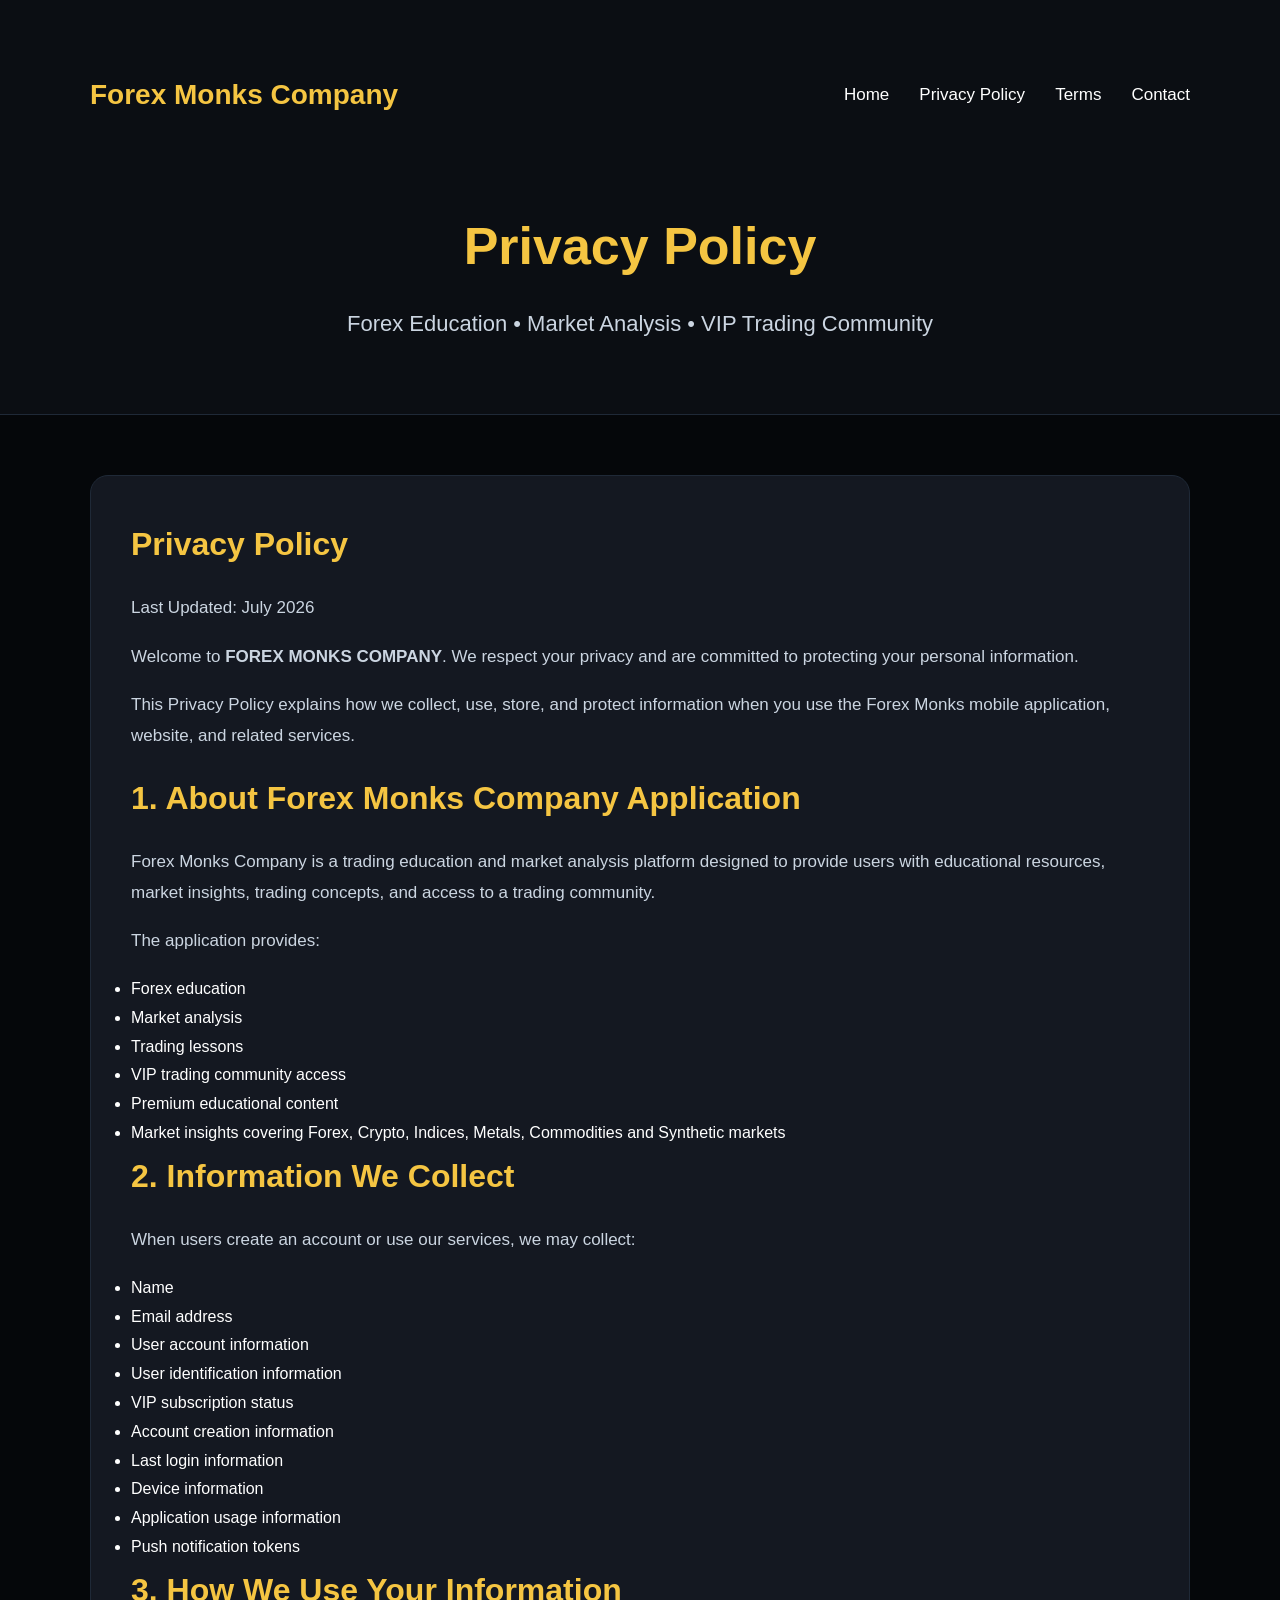
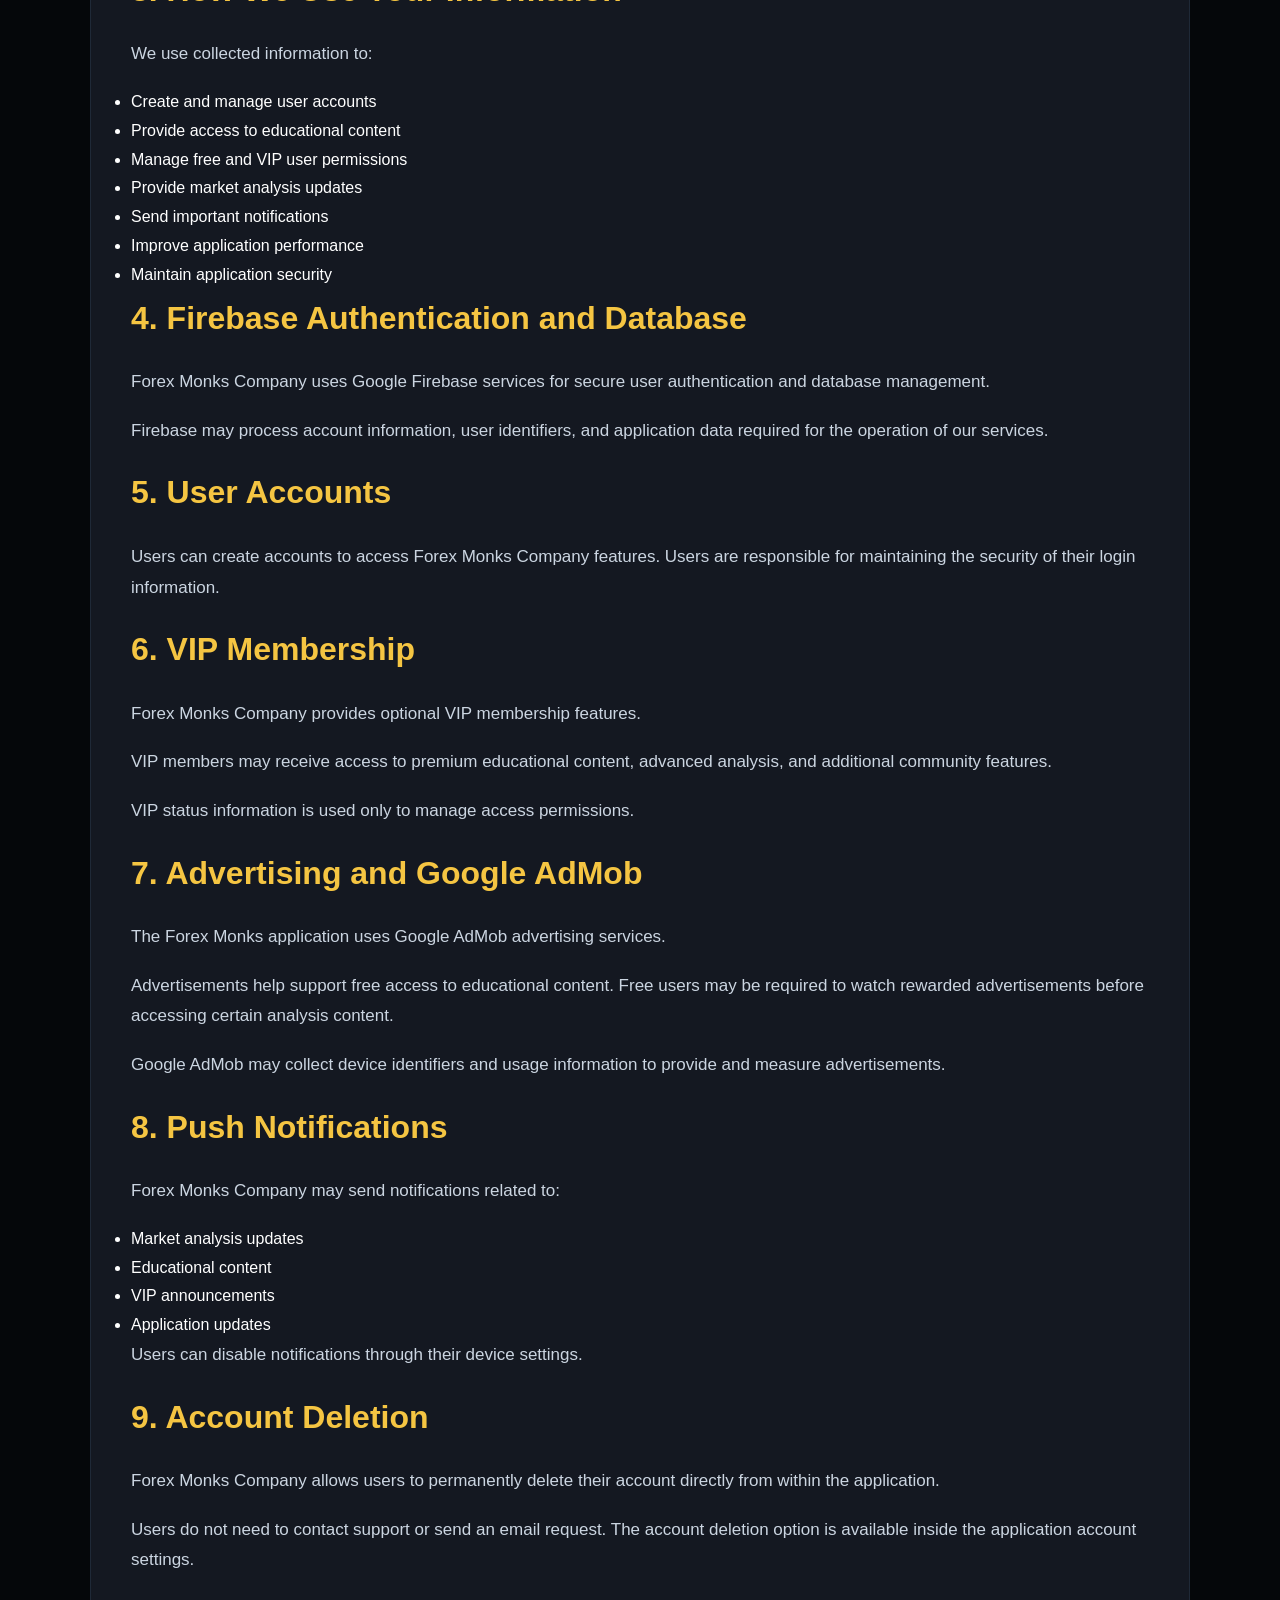
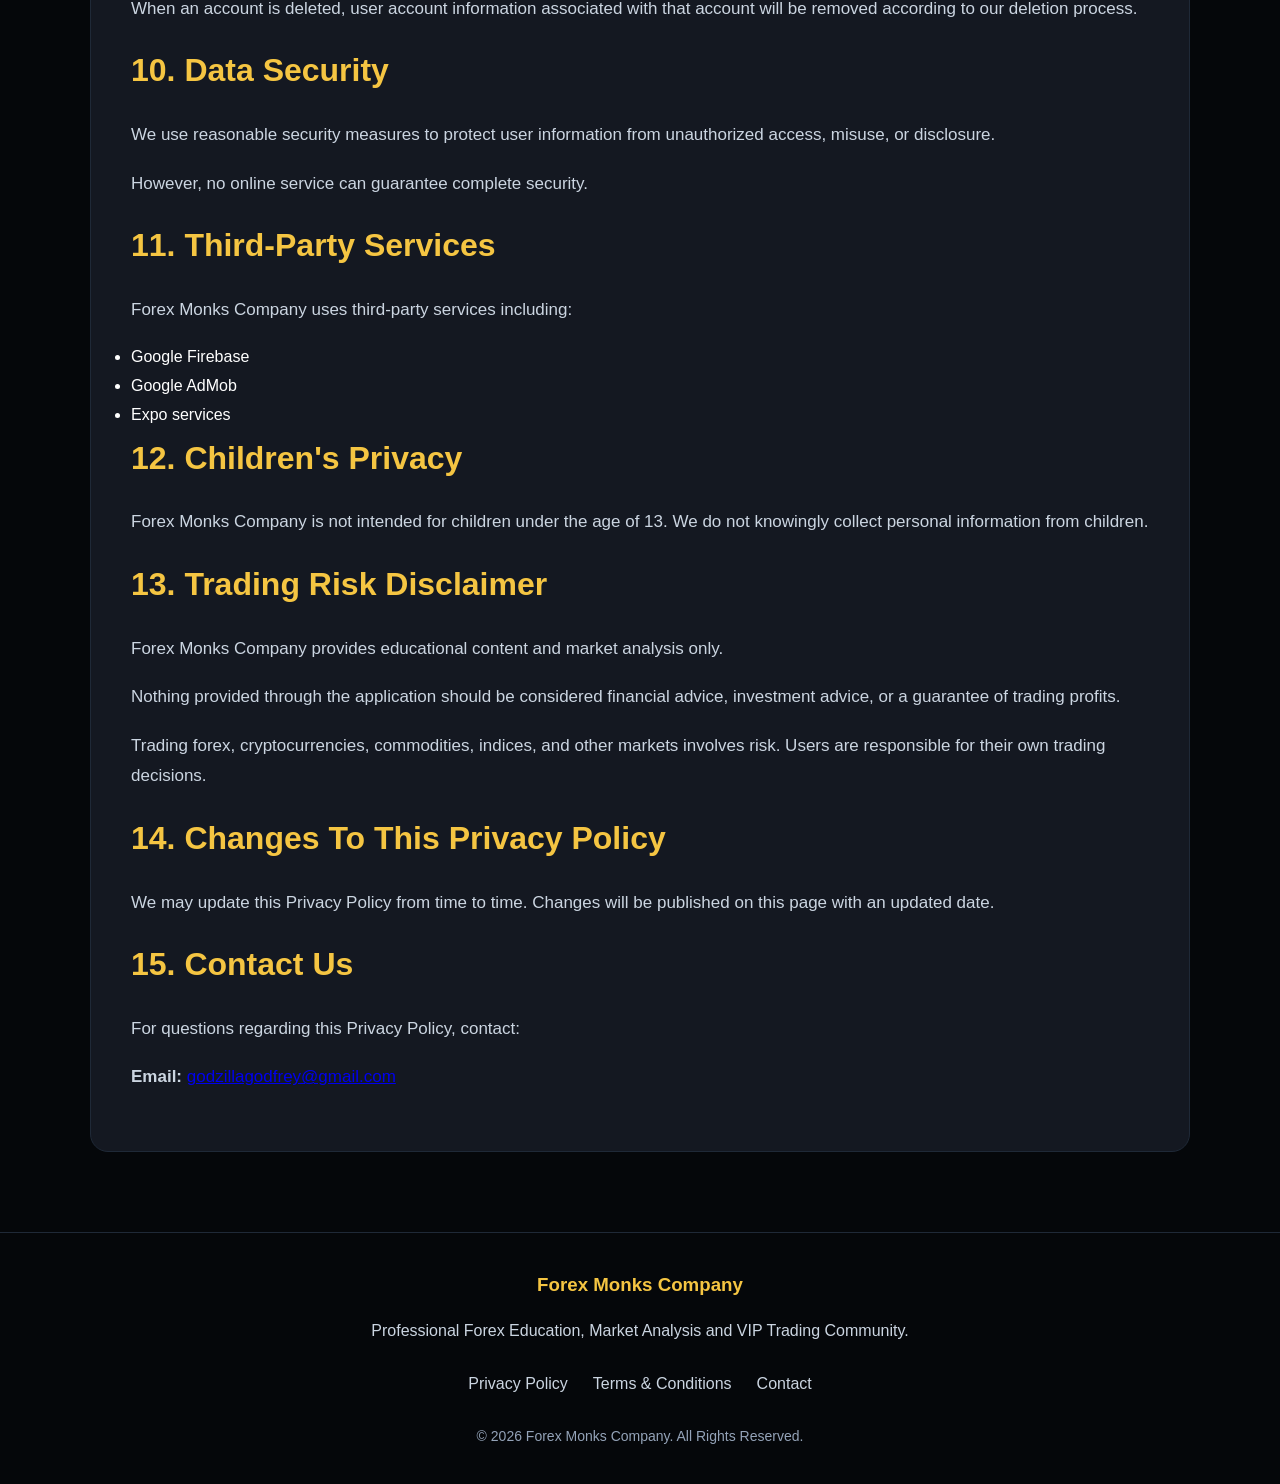
==== privacy-policy.html @ 576de11f "Add files via upload" ====
<!DOCTYPE html>
<html lang="en">

<head>

<meta charset="UTF-8">
<meta name="viewport" content="width=device-width, initial-scale=1.0">

<title>Privacy Policy | Forex Monks Company</title>

<link rel="stylesheet" href="style.css">

</head>


<body>


<header>

<div class="container">

<nav>

<div class="logo">
Forex Monks Company
</div>


<ul>

<li>
<a href="index.html">
Home
</a>
</li>


<li>
<a href="privacy-policy.html">
Privacy Policy
</a>
</li>


<li>
<a href="terms.html">
Terms
</a>
</li>


<li>
<a href="mailto:godzillagodfrey@gmail.com">
Contact
</a>
</li>


</ul>

</nav>


<div class="hero">

<h1>
Privacy Policy
</h1>


<p class="subtitle">

Forex Education • Market Analysis • VIP Trading Community

</p>


</div>


</div>

</header>




<main class="container">


<section class="intro">


<h2>
Privacy Policy
</h2>


<p>
Last Updated: July 2026
</p>



<p>
Welcome to <strong>FOREX MONKS COMPANY</strong>.
We respect your privacy and are committed to protecting your personal
information.
</p>


<p>
This Privacy Policy explains how we collect, use, store, and protect
information when you use the Forex Monks mobile application,
website, and related services.
</p>



<h2>
1. About Forex Monks Company Application
</h2>


<p>
Forex Monks Company is a trading education and market analysis platform
designed to provide users with educational resources, market insights,
trading concepts, and access to a trading community.
</p>


<p>
The application provides:
</p>


<ul>

<li>Forex education</li>

<li>Market analysis</li>

<li>Trading lessons</li>

<li>VIP trading community access</li>

<li>Premium educational content</li>

<li>Market insights covering Forex, Crypto, Indices, Metals, Commodities and Synthetic markets</li>

</ul>



<h2>
2. Information We Collect
</h2>


<p>
When users create an account or use our services, we may collect:
</p>


<ul>

<li>Name</li>

<li>Email address</li>

<li>User account information</li>

<li>User identification information</li>

<li>VIP subscription status</li>

<li>Account creation information</li>

<li>Last login information</li>

<li>Device information</li>

<li>Application usage information</li>

<li>Push notification tokens</li>

</ul>



<h2>
3. How We Use Your Information
</h2>


<p>
We use collected information to:
</p>


<ul>

<li>Create and manage user accounts</li>

<li>Provide access to educational content</li>

<li>Manage free and VIP user permissions</li>

<li>Provide market analysis updates</li>

<li>Send important notifications</li>

<li>Improve application performance</li>

<li>Maintain application security</li>

</ul>



<h2>
4. Firebase Authentication and Database
</h2>


<p>
Forex Monks Company uses Google Firebase services for secure user
authentication and database management.
</p>


<p>
Firebase may process account information, user identifiers,
and application data required for the operation of our services.
</p>



<h2>
5. User Accounts
</h2>


<p>
Users can create accounts to access Forex Monks Company features.
Users are responsible for maintaining the security of their login
information.
</p>



<h2>
6. VIP Membership
</h2>


<p>
Forex Monks Company provides optional VIP membership features.
</p>


<p>
VIP members may receive access to premium educational content,
advanced analysis, and additional community features.
</p>


<p>
VIP status information is used only to manage access permissions.
</p>



<h2>
7. Advertising and Google AdMob
</h2>


<p>
The Forex Monks application uses Google AdMob advertising services.
</p>


<p>
Advertisements help support free access to educational content.
Free users may be required to watch rewarded advertisements before
accessing certain analysis content.
</p>


<p>
Google AdMob may collect device identifiers and usage information
to provide and measure advertisements.
</p>



<h2>
8. Push Notifications
</h2>


<p>
Forex Monks Company may send notifications related to:
</p>


<ul>

<li>Market analysis updates</li>

<li>Educational content</li>

<li>VIP announcements</li>

<li>Application updates</li>

</ul>


<p>
Users can disable notifications through their device settings.
</p>



<h2>
9. Account Deletion
</h2>


<p>
Forex Monks Company allows users to permanently delete their account
directly from within the application.
</p>


<p>
Users do not need to contact support or send an email request.
The account deletion option is available inside the application
account settings.
</p>


<p>
When an account is deleted, user account information associated with
that account will be removed according to our deletion process.
</p>



<h2>
10. Data Security
</h2>


<p>
We use reasonable security measures to protect user information from
unauthorized access, misuse, or disclosure.
</p>


<p>
However, no online service can guarantee complete security.
</p>



<h2>
11. Third-Party Services
</h2>


<p>
Forex Monks Company uses third-party services including:
</p>


<ul>

<li>Google Firebase</li>

<li>Google AdMob</li>

<li>Expo services</li>

</ul>



<h2>
12. Children's Privacy
</h2>


<p>
Forex Monks Company is not intended for children under the age of 13.
We do not knowingly collect personal information from children.
</p>



<h2>
13. Trading Risk Disclaimer
</h2>


<p>
Forex Monks Company provides educational content and market analysis
only.
</p>


<p>
Nothing provided through the application should be considered financial
advice, investment advice, or a guarantee of trading profits.
</p>


<p>
Trading forex, cryptocurrencies, commodities, indices, and other markets
involves risk. Users are responsible for their own trading decisions.
</p>



<h2>
14. Changes To This Privacy Policy
</h2>


<p>
We may update this Privacy Policy from time to time.
Changes will be published on this page with an updated date.
</p>



<h2>
15. Contact Us
</h2>


<p>
For questions regarding this Privacy Policy, contact:
</p>


<p>

<strong>Email:</strong>

<a href="mailto:godzillagodfrey@gmail.com">
godzillagodfrey@gmail.com
</a>

</p>


</section>


</main>




<footer>


<div class="container">


<h3>
Forex Monks Company
</h3>


<p>
Professional Forex Education, Market Analysis and VIP Trading Community.
</p>



<div class="footer-links">


<a href="privacy-policy.html">
Privacy Policy
</a>


<a href="terms.html">
Terms & Conditions
</a>


<a href="mailto:godzillagodfrey@gmail.com">
Contact
</a>


</div>



<p class="copyright">

©️ 2026 Forex Monks Company. All Rights Reserved.

</p>


</div>


</footer>



</body>

</html>
---- style.css ----
/* ===========================
   FOREX MONKS COMPANY
   Privacy Policy Website
=========================== */

*{
    margin:0;
    padding:0;
    box-sizing:border-box;
}

body{

    background:#05070A;
    color:#FFFFFF;

    font-family:Arial, Helvetica, sans-serif;

    line-height:1.8;

}

.container{

    width:90%;
    max-width:1100px;

    margin:auto;

}

header{

    background:#0B0E13;

    border-bottom:1px solid #1F2937;

    padding:70px 20px;

    text-align:center;

}

header h1{

    color:#F5C542;

    font-size:52px;

    margin-bottom:10px;

}

.subtitle{

    color:#CBD5E1;

    font-size:22px;

}

.intro{

    margin-top:60px;

    background:#141821;

    border:1px solid #1F2937;

    border-radius:18px;

    padding:40px;

}

.intro h2{

    color:#F5C542;

    margin-bottom:20px;

    font-size:32px;

}

.intro p{

    color:#CBD5E1;

    margin-bottom:18px;

    font-size:17px;

}

#policy{

    margin-top:40px;

}

.policy-card{

    background:#141821;

    border:1px solid #1F2937;

    border-radius:18px;

    padding:30px;

    margin-bottom:25px;

}

.policy-card h3{

    color:#F5C542;

    margin-bottom:15px;

}

.policy-card p{

    color:#CBD5E1;

}

footer{

    margin-top:80px;

    border-top:1px solid #1F2937;

    text-align:center;

    padding:35px;

    color:#94A3B8;

}
/* ==========================
        NAVIGATION
========================== */

nav{

    display:flex;

    justify-content:space-between;

    align-items:center;

    margin-bottom:80px;

    flex-wrap:wrap;

}

.logo{

    color:#F5C542;

    font-size:28px;

    font-weight:bold;

}

nav ul{

    list-style:none;

    display:flex;

    gap:30px;

}

nav a{

    color:white;

    text-decoration:none;

    transition:.3s;

    font-size:17px;

}

nav a:hover{

    color:#F5C542;

}

/* ==========================
          HERO
========================== */

.hero{

    text-align:center;

}

.button{

    display:inline-block;

    margin-top:30px;

    padding:15px 35px;

    background:#F5C542;

    color:black;

    font-weight:bold;

    border-radius:12px;

    text-decoration:none;

    transition:.3s;

}

.button:hover{

    transform:translateY(-2px);

    background:#FFD75C;

}

/* ==========================
       RESPONSIVE
========================== */

@media(max-width:800px){

nav{

flex-direction:column;

gap:25px;

}

nav ul{

flex-direction:column;

align-items:center;

gap:15px;

}

header h1{

font-size:36px;

}

.subtitle{

font-size:18px;

}

}
.footer-links{

display:flex;

justify-content:center;

gap:25px;

margin:25px 0;

flex-wrap:wrap;

}

.footer-links a{

color:#CBD5E1;

text-decoration:none;

transition:.3s;

}

.footer-links a:hover{

color:#F5C542;

}

footer h3{

color:#F5C542;

margin-bottom:15px;

}

footer p{

color:#CBD5E1;

}

.copyright{

margin-top:25px;

color:#94A3B8;

font-size:14px;

}
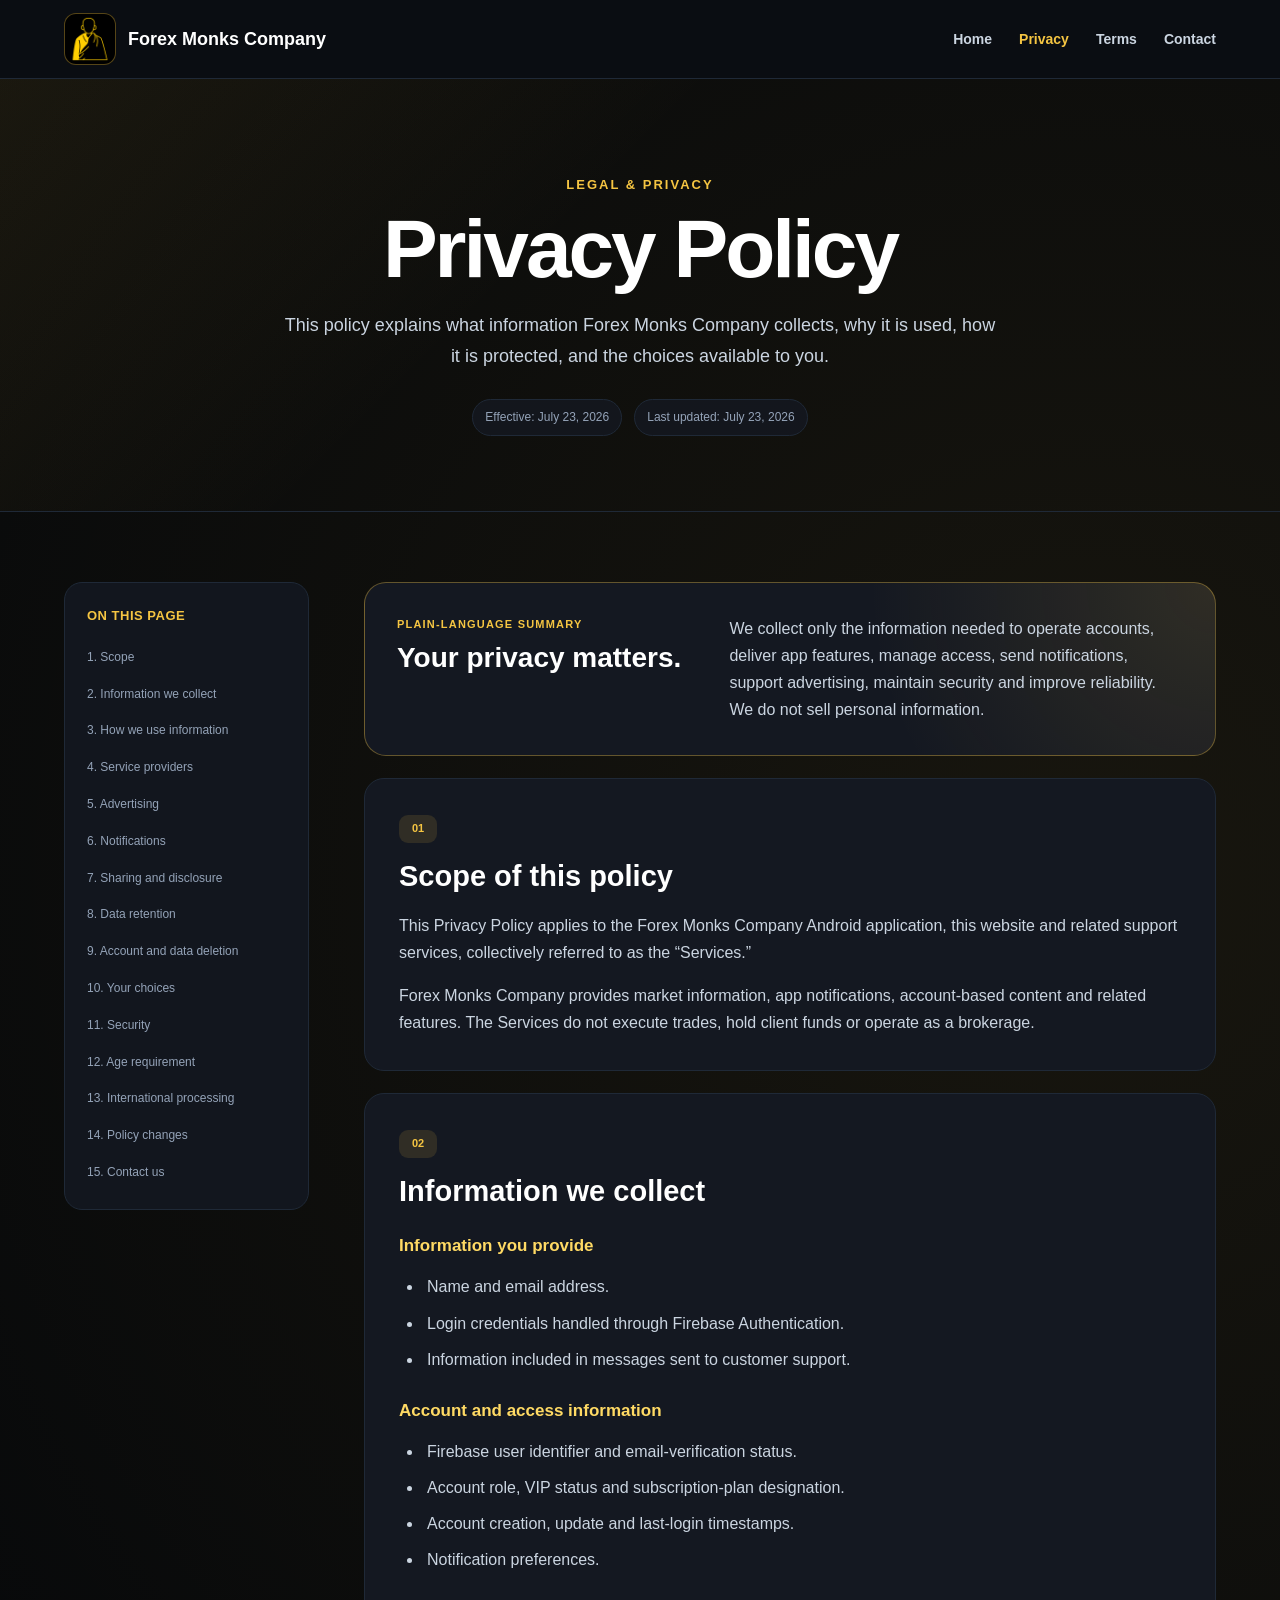
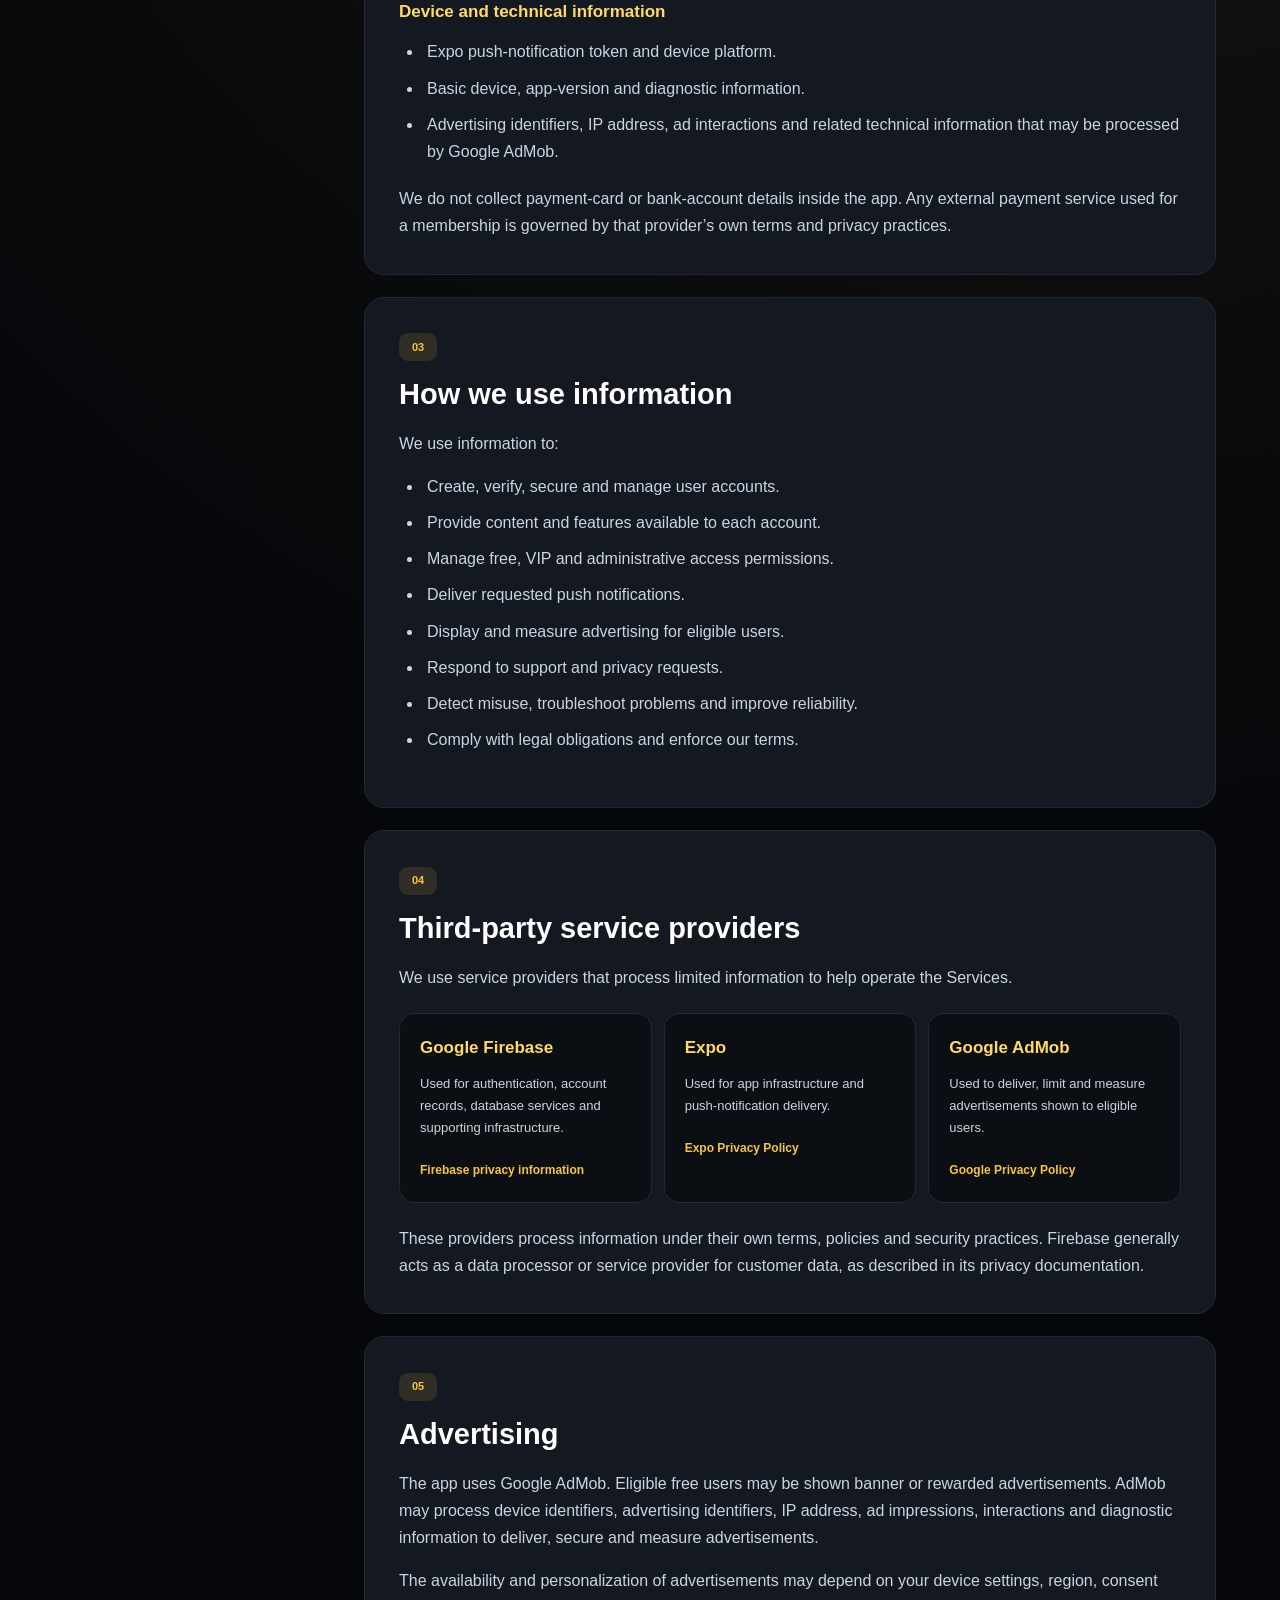
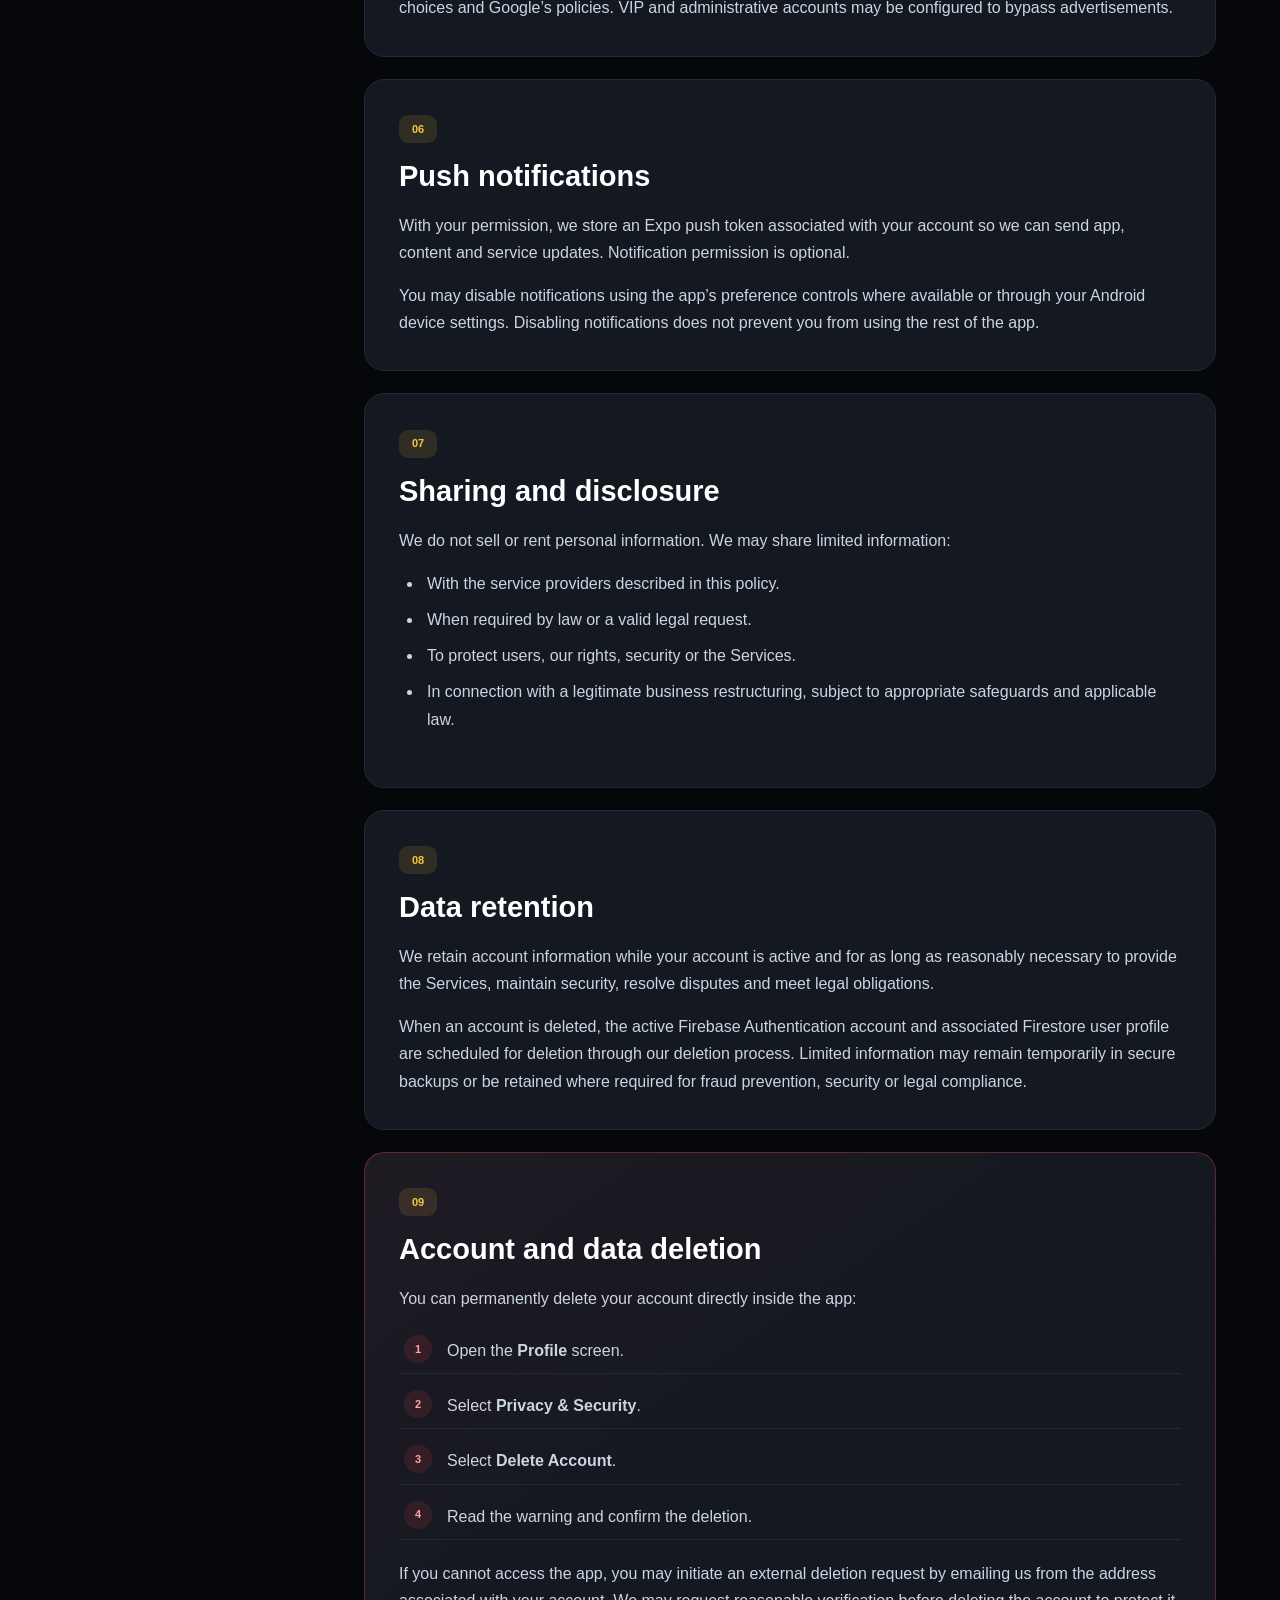
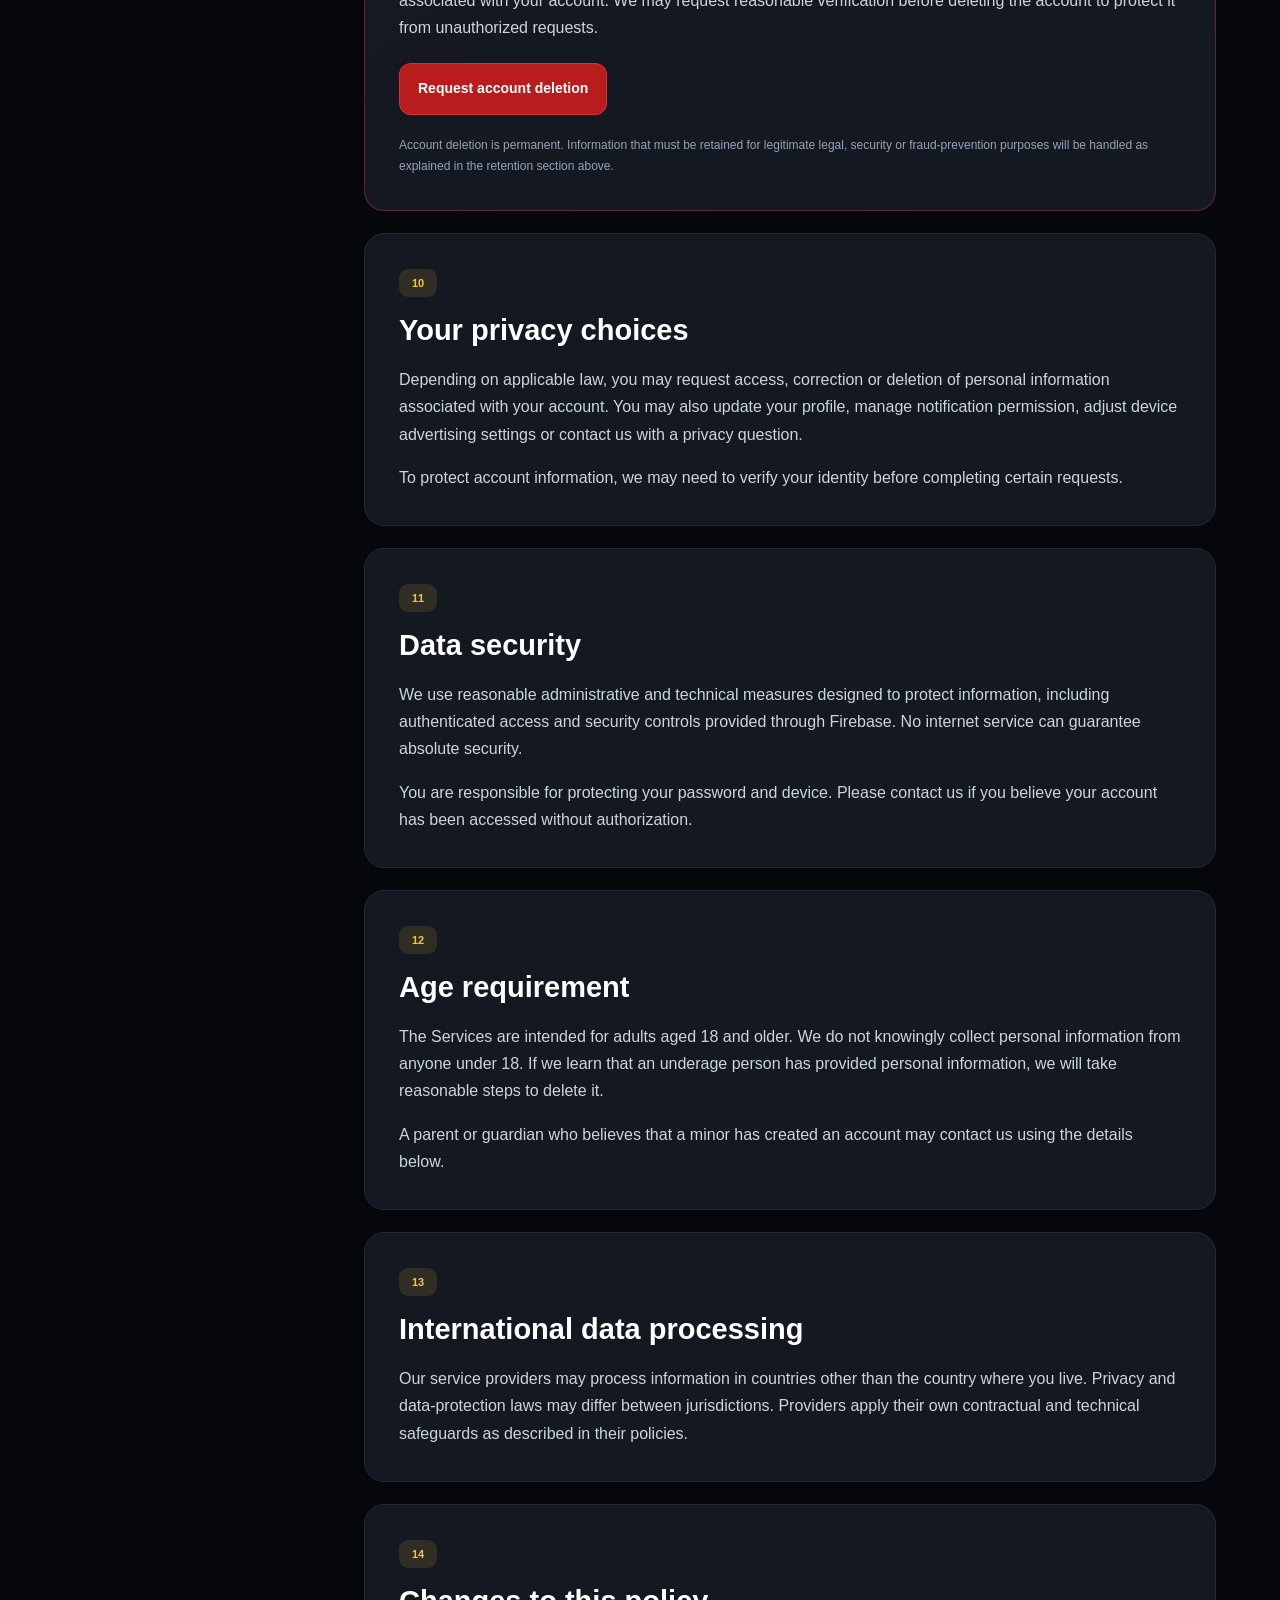
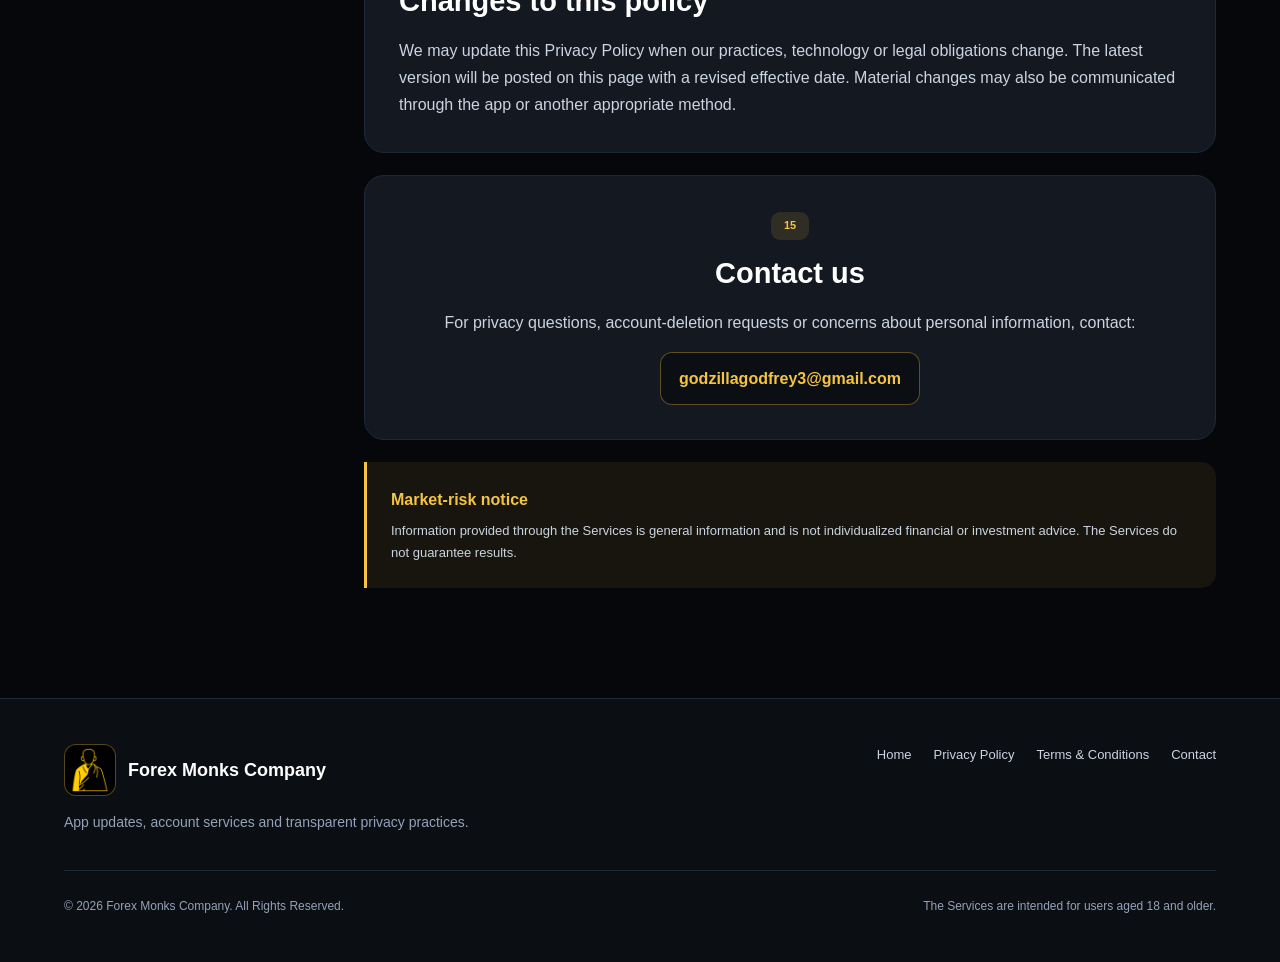
==== commit 8d354f70: "Update privacy policy and terms" ====
--- a/privacy-policy.html
+++ b/privacy-policy.html
@@ -2,522 +2,937 @@
 <html lang="en">
 
 <head>
-
-<meta charset="UTF-8">
-<meta name="viewport" content="width=device-width, initial-scale=1.0">
-
-<title>Privacy Policy | Forex Monks Company</title>
-
-<link rel="stylesheet" href="style.css">
-
+  <meta charset="UTF-8">
+
+  <meta
+    name="viewport"
+    content="width=device-width, initial-scale=1.0"
+  >
+
+  <meta
+    name="description"
+    content="Privacy Policy for the Forex Monks Company mobile application and website."
+  >
+
+  <title>Privacy Policy | Forex Monks Company</title>
+
+  <link
+    rel="icon"
+    type="image/png"
+    href="forex-monks-logo.png?v=2"
+  >
+
+  <link rel="stylesheet" href="style.css">
 </head>
 
 
-<body>
-
-
-<header>
-
-<div class="container">
-
-<nav>
-
-<div class="logo">
-Forex Monks Company
-</div>
-
-
-<ul>
-
-<li>
-<a href="index.html">
-Home
-</a>
-</li>
-
-
-<li>
-<a href="privacy-policy.html">
-Privacy Policy
-</a>
-</li>
-
-
-<li>
-<a href="terms.html">
-Terms
-</a>
-</li>
-
-
-<li>
-<a href="mailto:godzillagodfrey@gmail.com">
-Contact
-</a>
-</li>
-
-
-</ul>
-
-</nav>
-
-
-<div class="hero">
-
-<h1>
-Privacy Policy
-</h1>
-
-
-<p class="subtitle">
-
-Forex Education • Market Analysis • VIP Trading Community
-
-</p>
-
-
-</div>
-
-
-</div>
-
-</header>
-
-
-
-
-<main class="container">
-
-
-<section class="intro">
-
-
-<h2>
-Privacy Policy
-</h2>
-
-
-<p>
-Last Updated: July 2026
-</p>
-
-
-
-<p>
-Welcome to <strong>FOREX MONKS COMPANY</strong>.
-We respect your privacy and are committed to protecting your personal
-information.
-</p>
-
-
-<p>
-This Privacy Policy explains how we collect, use, store, and protect
-information when you use the Forex Monks mobile application,
-website, and related services.
-</p>
-
-
-
-<h2>
-1. About Forex Monks Company Application
-</h2>
-
-
-<p>
-Forex Monks Company is a trading education and market analysis platform
-designed to provide users with educational resources, market insights,
-trading concepts, and access to a trading community.
-</p>
-
-
-<p>
-The application provides:
-</p>
-
-
-<ul>
-
-<li>Forex education</li>
-
-<li>Market analysis</li>
-
-<li>Trading lessons</li>
-
-<li>VIP trading community access</li>
-
-<li>Premium educational content</li>
-
-<li>Market insights covering Forex, Crypto, Indices, Metals, Commodities and Synthetic markets</li>
-
-</ul>
-
-
-
-<h2>
-2. Information We Collect
-</h2>
-
-
-<p>
-When users create an account or use our services, we may collect:
-</p>
-
-
-<ul>
-
-<li>Name</li>
-
-<li>Email address</li>
-
-<li>User account information</li>
-
-<li>User identification information</li>
-
-<li>VIP subscription status</li>
-
-<li>Account creation information</li>
-
-<li>Last login information</li>
-
-<li>Device information</li>
-
-<li>Application usage information</li>
-
-<li>Push notification tokens</li>
-
-</ul>
-
-
-
-<h2>
-3. How We Use Your Information
-</h2>
-
-
-<p>
-We use collected information to:
-</p>
-
-
-<ul>
-
-<li>Create and manage user accounts</li>
-
-<li>Provide access to educational content</li>
-
-<li>Manage free and VIP user permissions</li>
-
-<li>Provide market analysis updates</li>
-
-<li>Send important notifications</li>
-
-<li>Improve application performance</li>
-
-<li>Maintain application security</li>
-
-</ul>
-
-
-
-<h2>
-4. Firebase Authentication and Database
-</h2>
-
-
-<p>
-Forex Monks Company uses Google Firebase services for secure user
-authentication and database management.
-</p>
-
-
-<p>
-Firebase may process account information, user identifiers,
-and application data required for the operation of our services.
-</p>
-
-
-
-<h2>
-5. User Accounts
-</h2>
-
-
-<p>
-Users can create accounts to access Forex Monks Company features.
-Users are responsible for maintaining the security of their login
-information.
-</p>
-
-
-
-<h2>
-6. VIP Membership
-</h2>
-
-
-<p>
-Forex Monks Company provides optional VIP membership features.
-</p>
-
-
-<p>
-VIP members may receive access to premium educational content,
-advanced analysis, and additional community features.
-</p>
-
-
-<p>
-VIP status information is used only to manage access permissions.
-</p>
-
-
-
-<h2>
-7. Advertising and Google AdMob
-</h2>
-
-
-<p>
-The Forex Monks application uses Google AdMob advertising services.
-</p>
-
-
-<p>
-Advertisements help support free access to educational content.
-Free users may be required to watch rewarded advertisements before
-accessing certain analysis content.
-</p>
-
-
-<p>
-Google AdMob may collect device identifiers and usage information
-to provide and measure advertisements.
-</p>
-
-
-
-<h2>
-8. Push Notifications
-</h2>
-
-
-<p>
-Forex Monks Company may send notifications related to:
-</p>
-
-
-<ul>
-
-<li>Market analysis updates</li>
-
-<li>Educational content</li>
-
-<li>VIP announcements</li>
-
-<li>Application updates</li>
-
-</ul>
-
-
-<p>
-Users can disable notifications through their device settings.
-</p>
-
-
-
-<h2>
-9. Account Deletion
-</h2>
-
-
-<p>
-Forex Monks Company allows users to permanently delete their account
-directly from within the application.
-</p>
-
-
-<p>
-Users do not need to contact support or send an email request.
-The account deletion option is available inside the application
-account settings.
-</p>
-
-
-<p>
-When an account is deleted, user account information associated with
-that account will be removed according to our deletion process.
-</p>
-
-
-
-<h2>
-10. Data Security
-</h2>
-
-
-<p>
-We use reasonable security measures to protect user information from
-unauthorized access, misuse, or disclosure.
-</p>
-
-
-<p>
-However, no online service can guarantee complete security.
-</p>
-
-
-
-<h2>
-11. Third-Party Services
-</h2>
-
-
-<p>
-Forex Monks Company uses third-party services including:
-</p>
-
-
-<ul>
-
-<li>Google Firebase</li>
-
-<li>Google AdMob</li>
-
-<li>Expo services</li>
-
-</ul>
-
-
-
-<h2>
-12. Children's Privacy
-</h2>
-
-
-<p>
-Forex Monks Company is not intended for children under the age of 13.
-We do not knowingly collect personal information from children.
-</p>
-
-
-
-<h2>
-13. Trading Risk Disclaimer
-</h2>
-
-
-<p>
-Forex Monks Company provides educational content and market analysis
-only.
-</p>
-
-
-<p>
-Nothing provided through the application should be considered financial
-advice, investment advice, or a guarantee of trading profits.
-</p>
-
-
-<p>
-Trading forex, cryptocurrencies, commodities, indices, and other markets
-involves risk. Users are responsible for their own trading decisions.
-</p>
-
-
-
-<h2>
-14. Changes To This Privacy Policy
-</h2>
-
-
-<p>
-We may update this Privacy Policy from time to time.
-Changes will be published on this page with an updated date.
-</p>
-
-
-
-<h2>
-15. Contact Us
-</h2>
-
-
-<p>
-For questions regarding this Privacy Policy, contact:
-</p>
-
-
-<p>
-
-<strong>Email:</strong>
-
-<a href="mailto:godzillagodfrey@gmail.com">
-godzillagodfrey@gmail.com
-</a>
-
-</p>
-
-
-</section>
-
-
-</main>
-
-
-
-
-<footer>
-
-
-<div class="container">
-
-
-<h3>
-Forex Monks Company
-</h3>
-
-
-<p>
-Professional Forex Education, Market Analysis and VIP Trading Community.
-</p>
-
-
-
-<div class="footer-links">
-
-
-<a href="privacy-policy.html">
-Privacy Policy
-</a>
-
-
-<a href="terms.html">
-Terms & Conditions
-</a>
-
-
-<a href="mailto:godzillagodfrey@gmail.com">
-Contact
-</a>
-
-
-</div>
-
-
-
-<p class="copyright">
-
-©️ 2026 Forex Monks Company. All Rights Reserved.
-
-</p>
-
-
-</div>
-
-
-</footer>
-
-
+<body class="legal-page">
+
+  <!-- NAVIGATION -->
+
+  <header class="site-header">
+    <div class="container">
+
+      <nav class="navbar" aria-label="Main navigation">
+
+        <a href="index.html" class="logo">
+
+          <img
+            src="forex-monks-logo.png?v=2"
+            alt="Forex Monks Company logo"
+            class="brand-logo"
+          >
+
+          <span>
+            Forex Monks Company
+          </span>
+
+        </a>
+
+
+        <ul class="nav-links">
+
+          <li>
+            <a href="index.html">
+              Home
+            </a>
+          </li>
+
+          <li>
+            <a
+              href="privacy-policy.html"
+              aria-current="page"
+            >
+              Privacy
+            </a>
+          </li>
+
+          <li>
+            <a href="terms.html">
+              Terms
+            </a>
+          </li>
+
+          <li>
+            <a href="mailto:godzillagodfrey3@gmail.com">
+              Contact
+            </a>
+          </li>
+
+        </ul>
+
+      </nav>
+
+    </div>
+  </header>
+
+
+  <main>
+
+    <!-- PRIVACY POLICY HEADER -->
+
+    <section class="legal-hero">
+      <div class="container legal-hero-content">
+
+        <p class="section-label">
+          LEGAL &amp; PRIVACY
+        </p>
+
+        <h1>
+          Privacy Policy
+        </h1>
+
+        <p>
+          This policy explains what information Forex Monks Company
+          collects, why it is used, how it is protected, and the
+          choices available to you.
+        </p>
+
+        <div class="legal-meta">
+
+          <span>
+            Effective: July 23, 2026
+          </span>
+
+          <span>
+            Last updated: July 23, 2026
+          </span>
+
+        </div>
+
+      </div>
+    </section>
+
+
+    <div class="container legal-layout">
+
+      <!-- POLICY NAVIGATION -->
+
+      <aside
+        class="legal-toc"
+        aria-label="Privacy Policy contents"
+      >
+
+        <strong>
+          On this page
+        </strong>
+
+        <a href="#scope">
+          1. Scope
+        </a>
+
+        <a href="#information">
+          2. Information we collect
+        </a>
+
+        <a href="#use">
+          3. How we use information
+        </a>
+
+        <a href="#services">
+          4. Service providers
+        </a>
+
+        <a href="#advertising">
+          5. Advertising
+        </a>
+
+        <a href="#notifications">
+          6. Notifications
+        </a>
+
+        <a href="#sharing">
+          7. Sharing and disclosure
+        </a>
+
+        <a href="#retention">
+          8. Data retention
+        </a>
+
+        <a href="#deletion">
+          9. Account and data deletion
+        </a>
+
+        <a href="#choices">
+          10. Your choices
+        </a>
+
+        <a href="#security">
+          11. Security
+        </a>
+
+        <a href="#age">
+          12. Age requirement
+        </a>
+
+        <a href="#international">
+          13. International processing
+        </a>
+
+        <a href="#changes">
+          14. Policy changes
+        </a>
+
+        <a href="#contact">
+          15. Contact us
+        </a>
+
+      </aside>
+
+
+      <!-- POLICY CONTENT -->
+
+      <article class="policy-document">
+
+        <div class="policy-summary">
+
+          <div>
+
+            <span class="summary-label">
+              Plain-language summary
+            </span>
+
+            <h2>
+              Your privacy matters.
+            </h2>
+
+          </div>
+
+          <p>
+            We collect only the information needed to operate accounts,
+            deliver app features, manage access, send notifications,
+            support advertising, maintain security and improve
+            reliability. We do not sell personal information.
+          </p>
+
+        </div>
+
+
+        <!-- SECTION 1 -->
+
+        <section class="legal-section" id="scope">
+
+          <span class="legal-number">
+            01
+          </span>
+
+          <h2>
+            Scope of this policy
+          </h2>
+
+          <p>
+            This Privacy Policy applies to the Forex Monks Company
+            Android application, this website and related support
+            services, collectively referred to as the “Services.”
+          </p>
+
+          <p>
+            Forex Monks Company provides market information, app
+            notifications, account-based content and related features.
+            The Services do not execute trades, hold client funds or
+            operate as a brokerage.
+          </p>
+
+        </section>
+
+
+        <!-- SECTION 2 -->
+
+        <section class="legal-section" id="information">
+
+          <span class="legal-number">
+            02
+          </span>
+
+          <h2>
+            Information we collect
+          </h2>
+
+
+          <h3>
+            Information you provide
+          </h3>
+
+          <ul>
+            <li>
+              Name and email address.
+            </li>
+
+            <li>
+              Login credentials handled through Firebase Authentication.
+            </li>
+
+            <li>
+              Information included in messages sent to customer support.
+            </li>
+          </ul>
+
+
+          <h3>
+            Account and access information
+          </h3>
+
+          <ul>
+            <li>
+              Firebase user identifier and email-verification status.
+            </li>
+
+            <li>
+              Account role, VIP status and subscription-plan designation.
+            </li>
+
+            <li>
+              Account creation, update and last-login timestamps.
+            </li>
+
+            <li>
+              Notification preferences.
+            </li>
+          </ul>
+
+
+          <h3>
+            Device and technical information
+          </h3>
+
+          <ul>
+            <li>
+              Expo push-notification token and device platform.
+            </li>
+
+            <li>
+              Basic device, app-version and diagnostic information.
+            </li>
+
+            <li>
+              Advertising identifiers, IP address, ad interactions and
+              related technical information that may be processed by
+              Google AdMob.
+            </li>
+          </ul>
+
+
+          <p>
+            We do not collect payment-card or bank-account details
+            inside the app. Any external payment service used for a
+            membership is governed by that provider’s own terms and
+            privacy practices.
+          </p>
+
+        </section>
+
+
+        <!-- SECTION 3 -->
+
+        <section class="legal-section" id="use">
+
+          <span class="legal-number">
+            03
+          </span>
+
+          <h2>
+            How we use information
+          </h2>
+
+          <p>
+            We use information to:
+          </p>
+
+          <ul>
+            <li>
+              Create, verify, secure and manage user accounts.
+            </li>
+
+            <li>
+              Provide content and features available to each account.
+            </li>
+
+            <li>
+              Manage free, VIP and administrative access permissions.
+            </li>
+
+            <li>
+              Deliver requested push notifications.
+            </li>
+
+            <li>
+              Display and measure advertising for eligible users.
+            </li>
+
+            <li>
+              Respond to support and privacy requests.
+            </li>
+
+            <li>
+              Detect misuse, troubleshoot problems and improve
+              reliability.
+            </li>
+
+            <li>
+              Comply with legal obligations and enforce our terms.
+            </li>
+          </ul>
+
+        </section>
+
+
+        <!-- SECTION 4 -->
+
+        <section class="legal-section" id="services">
+
+          <span class="legal-number">
+            04
+          </span>
+
+          <h2>
+            Third-party service providers
+          </h2>
+
+          <p>
+            We use service providers that process limited information
+            to help operate the Services.
+          </p>
+
+
+          <div class="service-grid">
+
+            <div class="service-card">
+
+              <h3>
+                Google Firebase
+              </h3>
+
+              <p>
+                Used for authentication, account records, database
+                services and supporting infrastructure.
+              </p>
+
+              <a
+                href="https://firebase.google.com/support/privacy"
+                target="_blank"
+                rel="noopener noreferrer"
+              >
+                Firebase privacy information
+              </a>
+
+            </div>
+
+
+            <div class="service-card">
+
+              <h3>
+                Expo
+              </h3>
+
+              <p>
+                Used for app infrastructure and push-notification
+                delivery.
+              </p>
+
+              <a
+                href="https://expo.dev/privacy"
+                target="_blank"
+                rel="noopener noreferrer"
+              >
+                Expo Privacy Policy
+              </a>
+
+            </div>
+
+
+            <div class="service-card">
+
+              <h3>
+                Google AdMob
+              </h3>
+
+              <p>
+                Used to deliver, limit and measure advertisements
+                shown to eligible users.
+              </p>
+
+              <a
+                href="https://policies.google.com/privacy"
+                target="_blank"
+                rel="noopener noreferrer"
+              >
+                Google Privacy Policy
+              </a>
+
+            </div>
+
+          </div>
+
+
+          <p>
+            These providers process information under their own terms,
+            policies and security practices. Firebase generally acts
+            as a data processor or service provider for customer data,
+            as described in its privacy documentation.
+          </p>
+
+        </section>
+
+
+        <!-- SECTION 5 -->
+
+        <section class="legal-section" id="advertising">
+
+          <span class="legal-number">
+            05
+          </span>
+
+          <h2>
+            Advertising
+          </h2>
+
+          <p>
+            The app uses Google AdMob. Eligible free users may be shown
+            banner or rewarded advertisements. AdMob may process device
+            identifiers, advertising identifiers, IP address, ad
+            impressions, interactions and diagnostic information to
+            deliver, secure and measure advertisements.
+          </p>
+
+          <p>
+            The availability and personalization of advertisements may
+            depend on your device settings, region, consent choices and
+            Google’s policies. VIP and administrative accounts may be
+            configured to bypass advertisements.
+          </p>
+
+        </section>
+
+
+        <!-- SECTION 6 -->
+
+        <section class="legal-section" id="notifications">
+
+          <span class="legal-number">
+            06
+          </span>
+
+          <h2>
+            Push notifications
+          </h2>
+
+          <p>
+            With your permission, we store an Expo push token
+            associated with your account so we can send app, content
+            and service updates. Notification permission is optional.
+          </p>
+
+          <p>
+            You may disable notifications using the app’s preference
+            controls where available or through your Android device
+            settings. Disabling notifications does not prevent you
+            from using the rest of the app.
+          </p>
+
+        </section>
+
+
+        <!-- SECTION 7 -->
+
+        <section class="legal-section" id="sharing">
+
+          <span class="legal-number">
+            07
+          </span>
+
+          <h2>
+            Sharing and disclosure
+          </h2>
+
+          <p>
+            We do not sell or rent personal information. We may share
+            limited information:
+          </p>
+
+          <ul>
+            <li>
+              With the service providers described in this policy.
+            </li>
+
+            <li>
+              When required by law or a valid legal request.
+            </li>
+
+            <li>
+              To protect users, our rights, security or the Services.
+            </li>
+
+            <li>
+              In connection with a legitimate business restructuring,
+              subject to appropriate safeguards and applicable law.
+            </li>
+          </ul>
+
+        </section>
+
+
+        <!-- SECTION 8 -->
+
+        <section class="legal-section" id="retention">
+
+          <span class="legal-number">
+            08
+          </span>
+
+          <h2>
+            Data retention
+          </h2>
+
+          <p>
+            We retain account information while your account is active
+            and for as long as reasonably necessary to provide the
+            Services, maintain security, resolve disputes and meet
+            legal obligations.
+          </p>
+
+          <p>
+            When an account is deleted, the active Firebase
+            Authentication account and associated Firestore user
+            profile are scheduled for deletion through our deletion
+            process. Limited information may remain temporarily in
+            secure backups or be retained where required for fraud
+            prevention, security or legal compliance.
+          </p>
+
+        </section>
+
+
+        <!-- SECTION 9 -->
+
+        <section
+          class="legal-section deletion-section"
+          id="deletion"
+        >
+
+          <span class="legal-number">
+            09
+          </span>
+
+          <h2>
+            Account and data deletion
+          </h2>
+
+          <p>
+            You can permanently delete your account directly inside
+            the app:
+          </p>
+
+
+          <ol class="deletion-steps">
+
+            <li>
+              Open the <strong>Profile</strong> screen.
+            </li>
+
+            <li>
+              Select <strong>Privacy &amp; Security</strong>.
+            </li>
+
+            <li>
+              Select <strong>Delete Account</strong>.
+            </li>
+
+            <li>
+              Read the warning and confirm the deletion.
+            </li>
+
+          </ol>
+
+
+          <p>
+            If you cannot access the app, you may initiate an external
+            deletion request by emailing us from the address associated
+            with your account. We may request reasonable verification
+            before deleting the account to protect it from unauthorized
+            requests.
+          </p>
+
+
+          <a
+            class="deletion-button"
+            href="mailto:godzillagodfrey3@gmail.com?subject=Forex%20Monks%20Account%20Deletion%20Request"
+          >
+            Request account deletion
+          </a>
+
+
+          <p class="small-note">
+            Account deletion is permanent. Information that must be
+            retained for legitimate legal, security or fraud-prevention
+            purposes will be handled as explained in the retention
+            section above.
+          </p>
+
+        </section>
+
+
+        <!-- SECTION 10 -->
+
+        <section class="legal-section" id="choices">
+
+          <span class="legal-number">
+            10
+          </span>
+
+          <h2>
+            Your privacy choices
+          </h2>
+
+          <p>
+            Depending on applicable law, you may request access,
+            correction or deletion of personal information associated
+            with your account. You may also update your profile, manage
+            notification permission, adjust device advertising settings
+            or contact us with a privacy question.
+          </p>
+
+          <p>
+            To protect account information, we may need to verify your
+            identity before completing certain requests.
+          </p>
+
+        </section>
+
+
+        <!-- SECTION 11 -->
+
+        <section class="legal-section" id="security">
+
+          <span class="legal-number">
+            11
+          </span>
+
+          <h2>
+            Data security
+          </h2>
+
+          <p>
+            We use reasonable administrative and technical measures
+            designed to protect information, including authenticated
+            access and security controls provided through Firebase.
+            No internet service can guarantee absolute security.
+          </p>
+
+          <p>
+            You are responsible for protecting your password and
+            device. Please contact us if you believe your account has
+            been accessed without authorization.
+          </p>
+
+        </section>
+
+
+        <!-- SECTION 12 -->
+
+        <section class="legal-section" id="age">
+
+          <span class="legal-number">
+            12
+          </span>
+
+          <h2>
+            Age requirement
+          </h2>
+
+          <p>
+            The Services are intended for adults aged 18 and older.
+            We do not knowingly collect personal information from
+            anyone under 18. If we learn that an underage person has
+            provided personal information, we will take reasonable
+            steps to delete it.
+          </p>
+
+          <p>
+            A parent or guardian who believes that a minor has created
+            an account may contact us using the details below.
+          </p>
+
+        </section>
+
+
+        <!-- SECTION 13 -->
+
+        <section class="legal-section" id="international">
+
+          <span class="legal-number">
+            13
+          </span>
+
+          <h2>
+            International data processing
+          </h2>
+
+          <p>
+            Our service providers may process information in countries
+            other than the country where you live. Privacy and
+            data-protection laws may differ between jurisdictions.
+            Providers apply their own contractual and technical
+            safeguards as described in their policies.
+          </p>
+
+        </section>
+
+
+        <!-- SECTION 14 -->
+
+        <section class="legal-section" id="changes">
+
+          <span class="legal-number">
+            14
+          </span>
+
+          <h2>
+            Changes to this policy
+          </h2>
+
+          <p>
+            We may update this Privacy Policy when our practices,
+            technology or legal obligations change. The latest version
+            will be posted on this page with a revised effective date.
+            Material changes may also be communicated through the app
+            or another appropriate method.
+          </p>
+
+        </section>
+
+
+        <!-- SECTION 15 -->
+
+        <section
+          class="legal-section contact-policy"
+          id="contact"
+        >
+
+          <span class="legal-number">
+            15
+          </span>
+
+          <h2>
+            Contact us
+          </h2>
+
+          <p>
+            For privacy questions, account-deletion requests or
+            concerns about personal information, contact:
+          </p>
+
+          <a href="mailto:godzillagodfrey3@gmail.com">
+            godzillagodfrey3@gmail.com
+          </a>
+
+        </section>
+
+
+        <div class="policy-disclaimer">
+
+          <strong>
+            Market-risk notice
+          </strong>
+
+          <p>
+            Information provided through the Services is general
+            information and is not individualized financial or
+            investment advice. The Services do not guarantee results.
+          </p>
+
+        </div>
+
+      </article>
+
+    </div>
+
+  </main>
+
+
+  <!-- FOOTER -->
+
+  <footer class="site-footer">
+    <div class="container footer-container">
+
+      <div class="footer-brand">
+
+        <div class="logo">
+
+          <img
+            src="forex-monks-logo.png?v=2"
+            alt="Forex Monks Company logo"
+            class="brand-logo"
+          >
+
+          <span>
+            Forex Monks Company
+          </span>
+
+        </div>
+
+        <p>
+          App updates, account services and transparent privacy
+          practices.
+        </p>
+
+      </div>
+
+
+      <div class="footer-links">
+
+        <a href="index.html">
+          Home
+        </a>
+
+        <a href="privacy-policy.html">
+          Privacy Policy
+        </a>
+
+        <a href="terms.html">
+          Terms &amp; Conditions
+        </a>
+
+        <a href="mailto:godzillagodfrey3@gmail.com">
+          Contact
+        </a>
+
+      </div>
+
+
+      <div class="footer-bottom">
+
+        <p>
+          ©️ 2026 Forex Monks Company. All Rights Reserved.
+        </p>
+
+        <p class="risk-warning">
+          The Services are intended for users aged 18 and older.
+        </p>
+
+      </div>
+
+    </div>
+  </footer>
 
 </body>
 
--- a/style.css
+++ b/style.css
@@ -1,328 +1,1498 @@
-/* ===========================
+/* =========================================
    FOREX MONKS COMPANY
-   Privacy Policy Website
-=========================== */
-
-*{
-    margin:0;
-    padding:0;
-    box-sizing:border-box;
-}
-
-body{
-
-    background:#05070A;
-    color:#FFFFFF;
-
-    font-family:Arial, Helvetica, sans-serif;
-
-    line-height:1.8;
-
-}
-
-.container{
-
-    width:90%;
-    max-width:1100px;
-
-    margin:auto;
-
-}
-
-header{
-
-    background:#0B0E13;
-
-    border-bottom:1px solid #1F2937;
-
-    padding:70px 20px;
-
-    text-align:center;
-
-}
-
-header h1{
-
-    color:#F5C542;
-
-    font-size:52px;
-
-    margin-bottom:10px;
-
-}
-
-.subtitle{
-
-    color:#CBD5E1;
-
-    font-size:22px;
-
-}
-
-.intro{
-
-    margin-top:60px;
-
-    background:#141821;
-
-    border:1px solid #1F2937;
-
-    border-radius:18px;
-
-    padding:40px;
-
-}
-
-.intro h2{
-
-    color:#F5C542;
-
-    margin-bottom:20px;
-
-    font-size:32px;
-
-}
-
-.intro p{
-
-    color:#CBD5E1;
-
-    margin-bottom:18px;
-
-    font-size:17px;
-
-}
-
-#policy{
-
-    margin-top:40px;
-
-}
-
-.policy-card{
-
-    background:#141821;
-
-    border:1px solid #1F2937;
-
-    border-radius:18px;
-
-    padding:30px;
-
-    margin-bottom:25px;
-
-}
-
-.policy-card h3{
-
-    color:#F5C542;
-
-    margin-bottom:15px;
-
-}
-
-.policy-card p{
-
-    color:#CBD5E1;
-
-}
-
-footer{
-
-    margin-top:80px;
-
-    border-top:1px solid #1F2937;
-
-    text-align:center;
-
-    padding:35px;
-
-    color:#94A3B8;
-
-}
-/* ==========================
-        NAVIGATION
-========================== */
-
-nav{
-
-    display:flex;
-
-    justify-content:space-between;
-
-    align-items:center;
-
-    margin-bottom:80px;
-
-    flex-wrap:wrap;
-
-}
-
-.logo{
-
-    color:#F5C542;
-
-    font-size:28px;
-
-    font-weight:bold;
-
-}
-
-nav ul{
-
-    list-style:none;
-
-    display:flex;
-
-    gap:30px;
-
-}
-
-nav a{
-
-    color:white;
-
-    text-decoration:none;
-
-    transition:.3s;
-
-    font-size:17px;
-
-}
-
-nav a:hover{
-
-    color:#F5C542;
-
-}
-
-/* ==========================
-          HERO
-========================== */
-
-.hero{
-
-    text-align:center;
-
-}
-
-.button{
-
-    display:inline-block;
-
-    margin-top:30px;
-
-    padding:15px 35px;
-
-    background:#F5C542;
-
-    color:black;
-
-    font-weight:bold;
-
-    border-radius:12px;
-
-    text-decoration:none;
-
-    transition:.3s;
-
-}
-
-.button:hover{
-
-    transform:translateY(-2px);
-
-    background:#FFD75C;
-
-}
-
-/* ==========================
-       RESPONSIVE
-========================== */
-
-@media(max-width:800px){
-
-nav{
-
-flex-direction:column;
-
-gap:25px;
-
-}
-
-nav ul{
-
-flex-direction:column;
-
-align-items:center;
-
-gap:15px;
-
-}
-
-header h1{
-
-font-size:36px;
-
-}
-
-.subtitle{
-
-font-size:18px;
-
-}
-
-}
-.footer-links{
-
-display:flex;
-
-justify-content:center;
-
-gap:25px;
-
-margin:25px 0;
-
-flex-wrap:wrap;
-
-}
-
-.footer-links a{
-
-color:#CBD5E1;
-
-text-decoration:none;
-
-transition:.3s;
-
-}
-
-.footer-links a:hover{
-
-color:#F5C542;
-
-}
-
-footer h3{
-
-color:#F5C542;
-
-margin-bottom:15px;
-
-}
-
-footer p{
-
-color:#CBD5E1;
-
-}
-
-.copyright{
-
-margin-top:25px;
-
-color:#94A3B8;
-
-font-size:14px;
-
+   GLOBAL SETTINGS
+========================================= */
+
+:root {
+    --background: #05070a;
+    --background-soft: #0b0e13;
+    --card: #141821;
+    --card-light: #1a202b;
+    --gold: #f5c542;
+    --gold-light: #ffda64;
+    --white: #ffffff;
+    --text: #cbd5e1;
+    --muted: #94a3b8;
+    --border: #1f2937;
+}
+
+* {
+    margin: 0;
+    padding: 0;
+    box-sizing: border-box;
+}
+
+html {
+    scroll-behavior: smooth;
+}
+
+body {
+    background: var(--background);
+    color: var(--white);
+    font-family: Arial, Helvetica, sans-serif;
+    line-height: 1.7;
+}
+
+a {
+    color: inherit;
+}
+
+.container {
+    width: 90%;
+    max-width: 1180px;
+    margin: auto;
+}
+
+.section {
+    padding: 110px 0;
+}
+
+.section-label {
+    color: var(--gold);
+    font-size: 13px;
+    font-weight: bold;
+    letter-spacing: 2px;
+    margin-bottom: 12px;
+}
+
+.section-heading {
+    max-width: 720px;
+}
+
+.section-heading h2,
+.performance-content h2,
+.contact-card h2 {
+    font-size: 48px;
+    line-height: 1.15;
+    margin-bottom: 20px;
+}
+
+.section-heading p,
+.performance-content p,
+.contact-card p {
+    color: var(--text);
+    font-size: 17px;
+}
+
+
+/* =========================================
+   HOMEPAGE HEADER
+========================================= */
+
+.site-header {
+    position: sticky;
+    top: 0;
+    z-index: 100;
+
+    background: rgba(11, 14, 19, 0.95);
+    border-bottom: 1px solid var(--border);
+
+    padding: 0;
+    text-align: left;
+
+    backdrop-filter: blur(14px);
+}
+
+.navbar {
+    min-height: 78px;
+
+    display: flex;
+    justify-content: space-between;
+    align-items: center;
+
+    margin: 0;
+}
+
+.logo {
+    display: flex;
+    align-items: center;
+    gap: 12px;
+
+    color: var(--white);
+    font-size: 18px;
+    font-weight: bold;
+    text-decoration: none;
+}
+
+.logo-mark {
+    width: 42px;
+    height: 42px;
+
+    display: inline-flex;
+    align-items: center;
+    justify-content: center;
+
+    background: var(--gold);
+    color: #0b0e13;
+
+    border-radius: 12px;
+
+    font-size: 13px;
+    font-weight: bold;
+}
+
+.nav-links {
+    display: flex;
+    align-items: center;
+    gap: 27px;
+
+    list-style: none;
+}
+
+.nav-links a {
+    color: var(--text);
+    text-decoration: none;
+
+    font-size: 14px;
+    font-weight: bold;
+
+    transition: 0.25s;
+}
+
+.nav-links a:hover {
+    color: var(--gold);
+}
+
+
+/* =========================================
+   HERO SECTION
+========================================= */
+
+.hero {
+    min-height: 720px;
+
+    display: flex;
+    align-items: center;
+
+    text-align: left;
+
+    background:
+        radial-gradient(
+            circle at 85% 30%,
+            rgba(245, 197, 66, 0.11),
+            transparent 32%
+        ),
+        var(--background);
+}
+
+.hero-container {
+    display: grid;
+    grid-template-columns: 1.25fr 0.75fr;
+    align-items: center;
+    gap: 80px;
+
+    padding: 90px 0;
+}
+
+.hero-content h1 {
+    max-width: 760px;
+
+    font-size: 72px;
+    line-height: 1.03;
+    letter-spacing: -3px;
+
+    margin-bottom: 25px;
+}
+
+.hero-content h1 span {
+    display: block;
+    color: var(--gold);
+}
+
+.hero-description {
+    max-width: 620px;
+
+    color: var(--text);
+    font-size: 19px;
+}
+
+.hero-buttons {
+    display: flex;
+    align-items: center;
+    flex-wrap: wrap;
+    gap: 14px;
+
+    margin-top: 34px;
+}
+
+.button {
+    display: inline-block;
+
+    padding: 14px 24px;
+
+    border-radius: 12px;
+    border: 1px solid var(--border);
+
+    font-weight: bold;
+    font-size: 14px;
+    text-decoration: none;
+
+    transition: 0.25s;
+}
+
+.primary-button {
+    background: var(--gold);
+    border-color: var(--gold);
+    color: #0b0e13;
+}
+
+.primary-button:hover {
+    background: var(--gold-light);
+    border-color: var(--gold-light);
+
+    transform: translateY(-2px);
+}
+
+.secondary-button {
+    background: transparent;
+    color: var(--white);
+}
+
+.secondary-button:hover {
+    color: var(--gold);
+    border-color: var(--gold);
+
+    transform: translateY(-2px);
+}
+
+.release-message {
+    margin-top: 18px;
+
+    color: var(--muted);
+    font-size: 13px;
+}
+
+
+/* =========================================
+   APP PREVIEW
+========================================= */
+
+.app-preview {
+    width: 100%;
+    max-width: 350px;
+
+    justify-self: center;
+
+    padding: 12px;
+
+    border: 1px solid #364152;
+    border-radius: 34px;
+
+    background: #07090d;
+
+    box-shadow:
+        0 35px 90px rgba(0, 0, 0, 0.45),
+        0 20px 70px rgba(245, 197, 66, 0.08);
+}
+
+.app-preview-header {
+    display: flex;
+    align-items: center;
+    gap: 10px;
+
+    padding: 13px 14px;
+}
+
+.app-preview-header div {
+    display: flex;
+    flex-direction: column;
+}
+
+.app-preview-header strong {
+    font-size: 13px;
+}
+
+.app-preview-header small {
+    color: var(--muted);
+    font-size: 10px;
+}
+
+.preview-logo {
+    width: 30px;
+    height: 30px;
+
+    display: inline-flex;
+    align-items: center;
+    justify-content: center;
+
+    border-radius: 9px;
+
+    background: var(--gold);
+    color: #0b0e13;
+
+    font-size: 10px;
+    font-weight: bold;
+}
+
+.preview-content {
+    min-height: 470px;
+
+    padding: 24px;
+
+    border-radius: 24px;
+
+    background:
+        linear-gradient(
+            145deg,
+            #171d27,
+            #0c1017
+        );
+}
+
+.preview-welcome {
+    color: var(--muted);
+    font-size: 12px;
+}
+
+.preview-content > h2 {
+    font-size: 24px;
+    margin-bottom: 22px;
+}
+
+.preview-card {
+    padding: 20px;
+
+    border-radius: 17px;
+}
+
+.preview-card > span {
+    display: block;
+
+    font-size: 10px;
+    font-weight: bold;
+    letter-spacing: 1px;
+
+    margin-bottom: 8px;
+}
+
+.preview-card h3 {
+    font-size: 16px;
+    margin-bottom: 4px;
+}
+
+.preview-card p {
+    font-size: 11px;
+}
+
+.highlighted-card {
+    background: var(--gold);
+    color: #0b0e13;
+}
+
+.highlighted-card p {
+    color: #323232;
+}
+
+.preview-small-cards {
+    display: grid;
+    grid-template-columns: 1fr 1fr;
+    gap: 10px;
+
+    margin: 12px 0;
+}
+
+.preview-small-cards article {
+    padding: 16px;
+
+    border: 1px solid var(--border);
+    border-radius: 14px;
+
+    background: #0d1118;
+}
+
+.preview-small-cards strong,
+.preview-small-cards span {
+    display: block;
+}
+
+.preview-small-cards strong {
+    font-size: 13px;
+}
+
+.preview-small-cards span {
+    color: var(--muted);
+    font-size: 10px;
+}
+
+.performance-card {
+    border: 1px solid var(--border);
+    background: #0d1118;
+}
+
+.performance-card > span {
+    color: var(--gold);
+}
+
+.performance-card p {
+    color: var(--muted);
+}
+
+
+/* =========================================
+   FEATURES
+========================================= */
+
+.features {
+    background: var(--background-soft);
+}
+
+.feature-grid {
+    display: grid;
+    grid-template-columns: repeat(3, 1fr);
+    gap: 20px;
+
+    margin-top: 48px;
+}
+
+.feature-card {
+    min-height: 280px;
+
+    padding: 30px;
+
+    border: 1px solid var(--border);
+    border-radius: 20px;
+
+    background: var(--card);
+
+    transition: 0.25s;
+}
+
+.feature-card:hover {
+    transform: translateY(-5px);
+    border-color: rgba(245, 197, 66, 0.5);
+}
+
+.feature-number {
+    color: var(--gold);
+
+    font-size: 13px;
+    font-weight: bold;
+}
+
+.feature-card h3 {
+    margin-top: 58px;
+    margin-bottom: 12px;
+
+    font-size: 21px;
+}
+
+.feature-card p {
+    color: var(--text);
+    font-size: 15px;
+}
+
+
+/* =========================================
+   PERFORMANCE ARCHIVE
+========================================= */
+
+.performance {
+    background: var(--background);
+}
+
+.performance-container {
+    display: grid;
+    grid-template-columns: 1fr 1fr;
+    align-items: center;
+    gap: 75px;
+}
+
+.performance-disclaimer {
+    margin-top: 20px;
+
+    color: var(--muted) !important;
+    font-size: 13px !important;
+}
+
+.archive-card {
+    overflow: hidden;
+
+    border: 1px solid var(--border);
+    border-radius: 20px;
+
+    background: var(--card);
+}
+
+.archive-header {
+    display: flex;
+    align-items: center;
+    justify-content: space-between;
+    gap: 20px;
+
+    padding: 22px;
+
+    border-bottom: 1px solid var(--border);
+}
+
+.archive-header h3 {
+    font-size: 18px;
+}
+
+.coming-soon {
+    padding: 6px 10px;
+
+    border-radius: 20px;
+
+    background: rgba(245, 197, 66, 0.13);
+    color: var(--gold);
+
+    font-size: 11px;
+    font-weight: bold;
+}
+
+.archive-row {
+    display: grid;
+    grid-template-columns: 1fr 1fr 1.3fr;
+    gap: 15px;
+
+    padding: 18px 22px;
+
+    border-bottom: 1px solid var(--border);
+
+    color: var(--text);
+    font-size: 13px;
+}
+
+.archive-labels {
+    color: var(--muted);
+
+    font-size: 11px;
+    font-weight: bold;
+    text-transform: uppercase;
+}
+
+.archive-message {
+    padding: 20px 22px;
+
+    color: var(--muted);
+    font-size: 12px;
+}
+
+
+/* =========================================
+   CONTACT SECTION
+========================================= */
+
+.contact-section {
+    padding-top: 50px;
+}
+
+.contact-card {
+    padding: 75px 45px;
+
+    border: 1px solid rgba(245, 197, 66, 0.28);
+    border-radius: 28px;
+
+    background:
+        radial-gradient(
+            circle at top right,
+            rgba(245, 197, 66, 0.16),
+            transparent 38%
+        ),
+        var(--card);
+
+    text-align: center;
+}
+
+.contact-card h2 {
+    max-width: 820px;
+    margin-left: auto;
+    margin-right: auto;
+}
+
+.contact-card p {
+    max-width: 650px;
+    margin: 0 auto 28px;
+}
+
+
+/* =========================================
+   HOMEPAGE FOOTER
+========================================= */
+
+.site-footer {
+    margin-top: 0;
+
+    padding: 45px 0;
+
+    border-top: 1px solid var(--border);
+
+    background: var(--background-soft);
+
+    text-align: left;
+}
+
+.footer-container {
+    display: grid;
+    grid-template-columns: 1fr auto;
+    align-items: start;
+    gap: 35px;
+}
+
+.footer-brand p {
+    max-width: 450px;
+
+    margin-top: 15px;
+
+    color: var(--muted);
+    font-size: 14px;
+}
+
+.footer-links {
+    display: flex;
+    flex-wrap: wrap;
+    justify-content: flex-end;
+    gap: 22px;
+
+    margin: 0;
+}
+
+.footer-links a {
+    color: var(--text);
+    text-decoration: none;
+    font-size: 13px;
+
+    transition: 0.25s;
+}
+
+.footer-links a:hover {
+    color: var(--gold);
+}
+
+.footer-bottom {
+    grid-column: 1 / -1;
+
+    display: flex;
+    justify-content: space-between;
+    gap: 30px;
+
+    padding-top: 25px;
+
+    border-top: 1px solid var(--border);
+}
+
+.footer-bottom p {
+    color: var(--muted);
+    font-size: 12px;
+}
+
+.risk-warning {
+    text-align: right;
+}
+
+
+/* =========================================
+   PRIVACY POLICY AND TERMS PAGES
+========================================= */
+
+body > header:not(.site-header) {
+    background: var(--background-soft);
+
+    border-bottom: 1px solid var(--border);
+
+    padding: 70px 20px;
+
+    text-align: center;
+}
+
+body > header:not(.site-header) h1 {
+    color: var(--gold);
+
+    font-size: 52px;
+
+    margin-bottom: 10px;
+}
+
+.subtitle {
+    color: var(--text);
+    font-size: 22px;
+}
+
+.intro {
+    margin-top: 60px;
+
+    padding: 40px;
+
+    background: var(--card);
+
+    border: 1px solid var(--border);
+    border-radius: 18px;
+}
+
+.intro h2 {
+    color: var(--gold);
+
+    margin-bottom: 20px;
+
+    font-size: 32px;
+}
+
+.intro p {
+    color: var(--text);
+
+    margin-bottom: 18px;
+
+    font-size: 17px;
+}
+
+#policy {
+    margin-top: 40px;
+}
+
+.policy-card {
+    padding: 30px;
+    margin-bottom: 25px;
+
+    background: var(--card);
+
+    border: 1px solid var(--border);
+    border-radius: 18px;
+}
+
+.policy-card h3 {
+    color: var(--gold);
+
+    margin-bottom: 15px;
+}
+
+.policy-card p,
+.policy-card li {
+    color: var(--text);
+}
+
+.policy-card ul,
+.policy-card ol {
+    padding-left: 25px;
+    margin-top: 12px;
+}
+
+
+/* =========================================
+   RESPONSIVE TABLET
+========================================= */
+
+@media (max-width: 900px) {
+
+    .section {
+        padding: 85px 0;
+    }
+
+    .navbar {
+        flex-direction: column;
+        justify-content: center;
+        gap: 22px;
+
+        padding: 20px 0;
+    }
+
+    .nav-links {
+        justify-content: center;
+        flex-wrap: wrap;
+        gap: 15px 22px;
+    }
+
+    .hero {
+        min-height: auto;
+    }
+
+    .hero-container {
+        grid-template-columns: 1fr;
+        gap: 60px;
+
+        padding: 75px 0;
+    }
+
+    .hero-content {
+        text-align: center;
+    }
+
+    .hero-content h1 {
+        margin-left: auto;
+        margin-right: auto;
+
+        font-size: 58px;
+    }
+
+    .hero-description {
+        margin-left: auto;
+        margin-right: auto;
+    }
+
+    .hero-buttons {
+        justify-content: center;
+    }
+
+    .feature-grid {
+        grid-template-columns: 1fr;
+    }
+
+    .feature-card {
+        min-height: auto;
+    }
+
+    .feature-card h3 {
+        margin-top: 35px;
+    }
+
+    .performance-container {
+        grid-template-columns: 1fr;
+        gap: 45px;
+    }
+
+    .footer-container {
+        grid-template-columns: 1fr;
+    }
+
+    .footer-links {
+        justify-content: flex-start;
+    }
+
+}
+
+
+/* =========================================
+   RESPONSIVE PHONE
+========================================= */
+
+@media (max-width: 600px) {
+
+    .container {
+        width: 92%;
+    }
+
+    .section {
+        padding: 70px 0;
+    }
+
+    .site-header {
+        position: relative;
+    }
+
+    .navbar {
+        align-items: flex-start;
+    }
+
+    .nav-links {
+        justify-content: flex-start;
+    }
+
+    .hero-container {
+        padding: 65px 0;
+    }
+
+    .hero-content h1 {
+        font-size: 44px;
+        letter-spacing: -2px;
+    }
+
+    .hero-description {
+        font-size: 16px;
+    }
+
+    .hero-buttons {
+        flex-direction: column;
+    }
+
+    .hero-buttons .button {
+        width: 100%;
+        text-align: center;
+    }
+
+    .section-heading h2,
+    .performance-content h2,
+    .contact-card h2 {
+        font-size: 35px;
+    }
+
+    .feature-card {
+        padding: 25px;
+    }
+
+    .contact-card {
+        padding: 55px 22px;
+    }
+
+    .contact-card .button {
+        width: 100%;
+    }
+
+    .footer-bottom {
+        flex-direction: column;
+        gap: 12px;
+    }
+
+    .risk-warning {
+        text-align: left;
+    }
+
+    body > header:not(.site-header) {
+        padding: 50px 18px;
+    }
+
+    body > header:not(.site-header) h1 {
+        font-size: 36px;
+    }
+
+    .subtitle {
+        font-size: 17px;
+    }
+
+    .intro,
+    .policy-card {
+        padding: 24px;
+    }
+
+}
+/* =========================================
+   FOREX MONKS LOGO
+========================================= */
+
+.brand-logo {
+    display: block;
+    width: 52px;
+    height: 52px;
+    flex-shrink: 0;
+
+    object-fit: contain;
+    object-position: center;
+    padding: 2px;
+
+    border: 1px solid rgba(245, 197, 66, 0.35);
+    border-radius: 12px;
+
+    background: #000000;
+}
+
+.hero-logo-card {
+    position: relative;
+
+    width: 100%;
+    max-width: 430px;
+    min-height: 500px;
+
+    display: flex;
+    flex-direction: column;
+    align-items: center;
+    justify-content: center;
+
+    justify-self: center;
+
+    overflow: hidden;
+
+    padding: 35px;
+
+    border: 1px solid rgba(245, 197, 66, 0.35);
+    border-radius: 30px;
+
+    background:
+        radial-gradient(
+            circle at center,
+            rgba(245, 197, 66, 0.12),
+            transparent 58%
+        ),
+        #030405;
+
+    box-shadow:
+        0 40px 100px rgba(0, 0, 0, 0.5),
+        0 20px 80px rgba(245, 197, 66, 0.08);
+}
+
+.hero-logo-glow {
+    position: absolute;
+
+    width: 240px;
+    height: 240px;
+
+    border-radius: 50%;
+
+    background: rgba(245, 197, 66, 0.14);
+
+    filter: blur(70px);
+}
+
+.hero-logo-image {
+    position: relative;
+    z-index: 2;
+
+    width: 100%;
+    max-width: 330px;
+    height: auto;
+
+    object-fit: contain;
+}
+
+.hero-logo-text {
+    position: relative;
+    z-index: 2;
+
+    display: flex;
+    flex-direction: column;
+    align-items: center;
+
+    margin-top: 10px;
+
+    text-align: center;
+}
+
+.hero-logo-text strong {
+    color: #ffffff;
+    font-size: 18px;
+}
+
+.hero-logo-text span {
+    color: #94a3b8;
+    font-size: 12px;
+}
+
+.contact-logo {
+    display: block;
+    width: 110px;
+    height: 110px;
+
+    object-fit: contain;
+    object-position: center;
+
+    margin: 0 auto 20px;
+
+    border: 1px solid rgba(245, 197, 66, 0.3);
+    border-radius: 22px;
+
+    background: #000000;
+}
+
+@media (max-width: 600px) {
+
+    .brand-logo {
+        width: 42px;
+        height: 42px;
+    }
+
+    .hero-logo-card {
+        min-height: 400px;
+        padding: 25px;
+    }
+
+    .hero-logo-image {
+        max-width: 270px;
+    }
+
+}
+/* LIVE MARKET TICKER */
+
+.market-ticker {
+  width: 100%;
+  min-height: 48px;
+  background: #0b0e13;
+  border-bottom: 1px solid #1f2937;
+  overflow: hidden;
+}
+
+/* =========================================
+   MODERN LEGAL PAGES
+========================================= */
+
+.legal-page {
+    background:
+        radial-gradient(
+            circle at 85% 12%,
+            rgba(245, 197, 66, 0.08),
+            transparent 24%
+        ),
+        var(--background);
+}
+
+.legal-page .site-header {
+    position: sticky;
+}
+
+.legal-page .nav-links a[aria-current="page"] {
+    color: var(--gold);
+}
+
+.legal-hero {
+    padding: 95px 0 75px;
+    border-bottom: 1px solid var(--border);
+    background:
+        linear-gradient(
+            135deg,
+            rgba(245, 197, 66, 0.08),
+            transparent 42%
+        );
+}
+
+.legal-hero-content {
+    max-width: 900px;
+    margin: auto;
+    text-align: center;
+}
+
+.legal-hero h1 {
+    margin-bottom: 20px;
+    color: var(--white);
+    font-size: clamp(48px, 8vw, 82px);
+    line-height: 1;
+    letter-spacing: -3px;
+}
+
+.legal-hero-content > p:not(.section-label) {
+    max-width: 720px;
+    margin: 0 auto;
+    color: var(--text);
+    font-size: 18px;
+}
+
+.legal-meta {
+    display: flex;
+    justify-content: center;
+    flex-wrap: wrap;
+    gap: 12px;
+    margin-top: 28px;
+}
+
+.legal-meta span {
+    padding: 7px 12px;
+    border: 1px solid var(--border);
+    border-radius: 999px;
+    background: rgba(20, 24, 33, 0.8);
+    color: var(--muted);
+    font-size: 12px;
+}
+
+.legal-layout {
+    display: grid;
+    grid-template-columns: 245px minmax(0, 1fr);
+    align-items: start;
+    gap: 55px;
+    padding-top: 70px;
+    padding-bottom: 110px;
+}
+
+.legal-toc {
+    position: sticky;
+    top: 105px;
+    display: flex;
+    flex-direction: column;
+    gap: 8px;
+    padding: 22px;
+    border: 1px solid var(--border);
+    border-radius: 18px;
+    background: rgba(20, 24, 33, 0.88);
+}
+
+.legal-toc strong {
+    margin-bottom: 8px;
+    color: var(--gold);
+    font-size: 13px;
+    letter-spacing: 0.5px;
+    text-transform: uppercase;
+}
+
+.legal-toc a {
+    padding: 6px 0;
+    color: var(--muted);
+    font-size: 12px;
+    line-height: 1.4;
+    text-decoration: none;
+    transition: 0.2s;
+}
+
+.legal-toc a:hover {
+    color: var(--gold);
+}
+
+.policy-document {
+    min-width: 0;
+}
+
+.policy-summary {
+    display: grid;
+    grid-template-columns: 0.8fr 1.2fr;
+    gap: 30px;
+    margin-bottom: 22px;
+    padding: 32px;
+    border: 1px solid rgba(245, 197, 66, 0.35);
+    border-radius: 22px;
+    background:
+        radial-gradient(
+            circle at top right,
+            rgba(245, 197, 66, 0.12),
+            transparent 40%
+        ),
+        var(--card);
+}
+
+.summary-label {
+    display: block;
+    margin-bottom: 8px;
+    color: var(--gold);
+    font-size: 11px;
+    font-weight: bold;
+    letter-spacing: 1.2px;
+    text-transform: uppercase;
+}
+
+.policy-summary h2 {
+    font-size: 28px;
+    line-height: 1.2;
+}
+
+.policy-summary p {
+    color: var(--text);
+}
+
+.legal-section {
+    scroll-margin-top: 110px;
+    margin-bottom: 22px;
+    padding: 34px;
+    border: 1px solid var(--border);
+    border-radius: 20px;
+    background: var(--card);
+}
+
+.legal-number {
+    display: inline-flex;
+    align-items: center;
+    justify-content: center;
+    width: 38px;
+    height: 28px;
+    margin-bottom: 16px;
+    border-radius: 9px;
+    background: rgba(245, 197, 66, 0.12);
+    color: var(--gold);
+    font-size: 11px;
+    font-weight: bold;
+}
+
+.legal-section h2 {
+    margin-bottom: 18px;
+    color: var(--white);
+    font-size: 29px;
+    line-height: 1.2;
+}
+
+.legal-section h3 {
+    margin: 24px 0 10px;
+    color: var(--gold-light);
+    font-size: 17px;
+}
+
+.legal-section p {
+    margin-bottom: 16px;
+    color: var(--text);
+    font-size: 16px;
+}
+
+.legal-section p:last-child {
+    margin-bottom: 0;
+}
+
+.legal-section ul,
+.legal-section ol {
+    margin: 12px 0 20px;
+    padding-left: 24px;
+    color: var(--text);
+}
+
+.legal-section li {
+    margin-bottom: 9px;
+    padding-left: 4px;
+}
+
+.legal-section a {
+    color: var(--gold);
+    overflow-wrap: anywhere;
+}
+
+.service-grid {
+    display: grid;
+    grid-template-columns: repeat(3, 1fr);
+    gap: 12px;
+    margin: 22px 0;
+}
+
+.service-card {
+    padding: 20px;
+    border: 1px solid var(--border);
+    border-radius: 15px;
+    background: var(--background-soft);
+}
+
+.service-card h3 {
+    margin-top: 0;
+}
+
+.service-card p {
+    font-size: 13px;
+}
+
+.service-card a {
+    font-size: 12px;
+    font-weight: bold;
+    text-decoration: none;
+}
+
+.deletion-section {
+    border-color: rgba(239, 68, 68, 0.35);
+    background:
+        linear-gradient(
+            145deg,
+            rgba(239, 68, 68, 0.05),
+            transparent 48%
+        ),
+        var(--card);
+}
+
+.deletion-steps {
+    counter-reset: deletion-step;
+    padding-left: 0 !important;
+    list-style: none;
+}
+
+.deletion-steps li {
+    position: relative;
+    min-height: 42px;
+    padding: 9px 12px 9px 48px;
+    border-bottom: 1px solid var(--border);
+}
+
+.deletion-steps li::before {
+    counter-increment: deletion-step;
+    content: counter(deletion-step);
+    position: absolute;
+    left: 5px;
+    top: 7px;
+    display: grid;
+    width: 28px;
+    height: 28px;
+    place-items: center;
+    border-radius: 50%;
+    background: rgba(239, 68, 68, 0.13);
+    color: #fca5a5;
+    font-size: 11px;
+    font-weight: bold;
+}
+
+.deletion-button {
+    display: inline-flex;
+    align-items: center;
+    justify-content: center;
+    margin: 6px 0 20px;
+    padding: 13px 18px;
+    border: 1px solid rgba(239, 68, 68, 0.55);
+    border-radius: 12px;
+    background: #b91c1c;
+    color: #ffffff !important;
+    font-size: 14px;
+    font-weight: bold;
+    text-decoration: none;
+    transition: 0.2s;
+}
+
+.deletion-button:hover {
+    background: #dc2626;
+    transform: translateY(-2px);
+}
+
+.small-note {
+    color: var(--muted) !important;
+    font-size: 12px !important;
+}
+
+.contact-policy {
+    text-align: center;
+}
+
+.contact-policy a {
+    display: inline-block;
+    padding: 12px 18px;
+    border: 1px solid rgba(245, 197, 66, 0.35);
+    border-radius: 12px;
+    background: var(--background-soft);
+    font-weight: bold;
+    text-decoration: none;
+}
+
+.policy-disclaimer {
+    padding: 24px;
+    border-left: 3px solid var(--gold);
+    border-radius: 0 15px 15px 0;
+    background: rgba(245, 197, 66, 0.07);
+}
+
+.policy-disclaimer strong {
+    color: var(--gold);
+}
+
+.policy-disclaimer p {
+    margin-top: 7px;
+    color: var(--text);
+    font-size: 13px;
+}
+
+@media (max-width: 980px) {
+    .legal-layout {
+        grid-template-columns: 1fr;
+        gap: 25px;
+    }
+
+    .legal-toc {
+        position: static;
+        display: grid;
+        grid-template-columns: repeat(2, 1fr);
+    }
+
+    .legal-toc strong {
+        grid-column: 1 / -1;
+    }
+
+    .service-grid {
+        grid-template-columns: 1fr;
+    }
+}
+
+@media (max-width: 600px) {
+    .legal-hero {
+        padding: 65px 0 50px;
+    }
+
+    .legal-hero h1 {
+        font-size: 48px;
+        letter-spacing: -2px;
+    }
+
+    .legal-hero-content > p:not(.section-label) {
+        font-size: 15px;
+    }
+
+    .legal-layout {
+        padding-top: 35px;
+        padding-bottom: 70px;
+    }
+
+    .legal-toc {
+        grid-template-columns: 1fr;
+        padding: 18px;
+    }
+
+    .legal-toc strong {
+        grid-column: auto;
+    }
+
+    .policy-summary {
+        grid-template-columns: 1fr;
+        gap: 14px;
+        padding: 24px;
+    }
+
+    .legal-section {
+        padding: 24px;
+    }
+
+    .legal-section h2 {
+        font-size: 25px;
+    }
+
+    .legal-section p {
+        font-size: 15px;
+    }
 }
